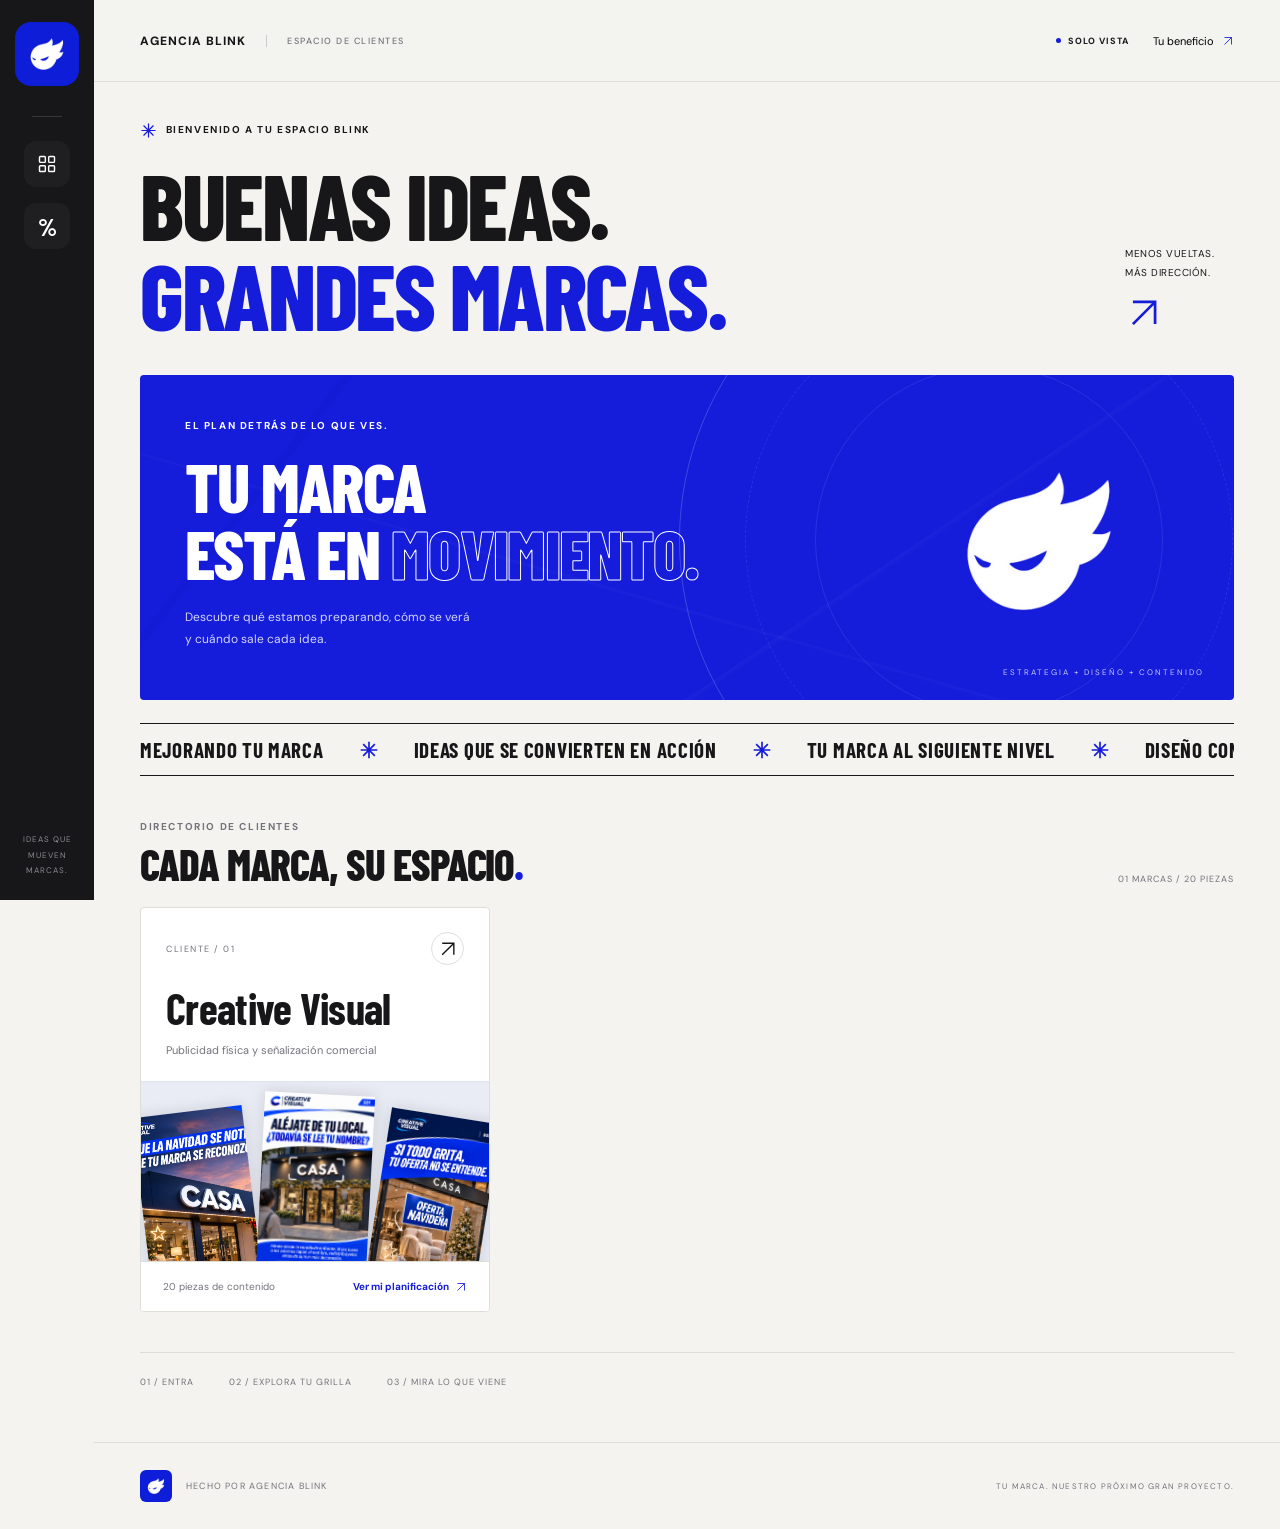
==== index.html @ ed1f7e95 "Add files via upload" ====
<!doctype html>
<html lang="es"><head><meta charset="UTF-8"><meta name="viewport" content="width=device-width,initial-scale=1"><meta name="theme-color" content="#151cda"><meta name="description" content="Tu espacio Blink: estrategia, grilla de contenido y calendario de tu marca."><title>Blink · Tu marca en movimiento</title><link rel="icon" href="img/blink-isotipo.png"><link rel="stylesheet" href="css/estilos.css?v=3.1-corregido"><link rel="stylesheet" href="css/portal-v3.css?v=3.1-corregido"></head>
<body><svg width="0" height="0" aria-hidden="true" style="position:absolute;pointer-events:none"><defs><filter id="isotipo-white" color-interpolation-filters="sRGB"><feColorMatrix type="matrix" values="0 0 0 0 1  0 0 0 0 1  0 0 0 0 1  1.1 0 0 0 -0.1"/></filter></defs></svg><a class="skip" href="#app">Ir al contenido</a><aside class="rail"><a class="isotipo" href="#" aria-label="Inicio de Agencia Blink"><img src="img/blink-isotipo.png" alt="Isotipo de Agencia Blink"></a><span class="rail-line"></span><a class="rail-link" href="#" title="Clientes" aria-label="Ver clientes"><svg viewBox="0 0 24 24" fill="none" stroke="currentColor" stroke-width="1.6"><rect x="3" y="3" width="7" height="7" rx="1"/><rect x="14" y="3" width="7" height="7" rx="1"/><rect x="3" y="14" width="7" height="7" rx="1"/><rect x="14" y="14" width="7" height="7" rx="1"/></svg></a><button class="rail-link" id="benefitRail" title="Tu beneficio Blink" aria-label="Ver beneficio de cliente"><span class="percent">%</span></button><span class="rail-bottom">IDEAS QUE<br>MUEVEN MARCAS.</span></aside>
<div class="shell"><header class="topbar"><a href="#" class="portal-label">AGENCIA BLINK<span>ESPACIO DE CLIENTES</span></a><div class="top-right"><span class="read-tag"><i></i> SOLO VISTA</span><button id="benefitTop" class="benefit-link">Tu beneficio <svg viewBox="0 0 24 24" aria-hidden="true"><path d="M5 19 19 5M5 5h14v14"/></svg></button></div></header><main id="app" tabindex="-1"></main><footer><a href="#" aria-label="Volver a clientes"><img src="img/blink-isotipo.png" alt="Blink" width="32" height="32"></a><span>HECHO POR AGENCIA BLINK</span><span class="footer-right">TU MARCA. NUESTRO PRÓXIMO GRAN PROYECTO.</span></footer></div>
<dialog class="benefit-modal" id="benefit" aria-label="Beneficio exclusivo de clientes Blink"><button class="benefit-modal-close" id="closeBenefit" aria-label="Cerrar banner de descuento">×</button><img src="img/blink-beneficio-10.png" alt="Por ser cliente Blink tienes 10% de descuento en tu próximo proyecto."><div class="benefit-modal-foot"><span>LAS BUENAS IDEAS CONTINÚAN.</span><button id="dismissBenefit">Ver mi planificación <svg viewBox="0 0 24 24"><path d="M5 19 19 5M5 5h14v14"/></svg></button></div></dialog>
<dialog class="piece-dialog" id="pieceDialog" aria-labelledby="detailTitle"><div class="dialog-top"><span id="detailMeta"></span><button class="icon-btn" data-close aria-label="Cerrar detalle">×</button></div><div id="pieceContent"></div></dialog><div class="toast" id="toast" role="status" aria-live="polite"></div><noscript><p class="noscript">Activa JavaScript para consultar tu grilla y calendario.</p></noscript><script src="datos/clientes.js?v=3.1-corregido"></script><script src="js/app.js?v=3.1-corregido"></script></body></html>
---- css/estilos.css ----
@import url('https://fonts.googleapis.com/css2?family=Barlow+Condensed:wght@600;700;800;900&family=DM+Sans:wght@400;500;600;700&display=swap');
.hero-mark,.campaign-badge img,.benefit-top img{filter:url(#isotipo-white);mix-blend-mode:normal!important}.tiny-star{display:inline-flex;vertical-align:middle}.tiny-star svg{width:17px;height:17px}.ticker b{display:flex;align-items:center}.ticker b svg{width:20px;height:20px;stroke-width:2}.benefit-link{display:inline-flex;align-items:center;gap:8px}.benefit-link svg{width:12px;height:12px;color:var(--blue)}.benefit-cta>svg{width:17px;height:17px}.client-card-bottom b{display:flex;align-items:center;gap:6px}.client-card-bottom svg{width:12px;height:12px}.service-strip span{display:flex;align-items:center;gap:7px}.service-strip svg{width:10px;height:10px}.reference-thumb>span{display:flex!important;align-items:center;justify-content:space-between}.reference-thumb>span svg{width:12px;height:12px}.event>i svg{width:12px;height:12px}.agenda-item>span:last-child{display:flex;align-items:center;justify-content:space-between}.agenda-item>span:last-child svg{width:13px;height:13px}.read-note svg{width:14px;height:14px}.empty-state>span svg{width:40px;height:40px}.quiet-day>span svg{width:35px;height:35px}.event>span:not(.event-meta){font-size:11px!important}.event-meta{font-size:7px!important}.event-meta b{font-size:7px!important}
:root{--blue:#151cda;--electric:#254bff;--ink:#171719;--paper:#f4f3ef;--muted:#73737c;--line:#deded9;--font:'DM Sans',Arial,sans-serif;--display:'Barlow Condensed','Arial Narrow',Impact,sans-serif}*{box-sizing:border-box}html{scroll-behavior:smooth}body{margin:0;color:var(--ink);background:var(--paper);font-family:var(--font);font-size:14px}button,input,select{font:inherit}button,a{-webkit-tap-highlight-color:transparent;touch-action:manipulation}button{cursor:pointer;border:0}a{color:inherit;text-decoration:none}h1,h2,h3,p{margin-top:0}button:focus-visible,a:focus-visible,input:focus-visible,select:focus-visible,[tabindex]:focus-visible{outline:3px solid #668dff;outline-offset:4px}button:disabled{opacity:.5;cursor:default}svg{width:20px;height:20px;fill:none;stroke:currentColor;stroke-width:1.7;flex-shrink:0}h1,h2,.display{font-family:var(--display);font-weight:800;letter-spacing:-.025em;line-height:.98}.blue{color:var(--blue)}.muted{color:var(--muted)}.eyebrow{font-size:10px;letter-spacing:1.6px;font-weight:700;line-height:1.6}.sr-only{position:absolute;width:1px;height:1px;overflow:hidden;clip:rect(0,0,0,0);white-space:nowrap}.skip{position:fixed;top:-80px;left:120px;z-index:100;background:white;padding:15px}.skip:focus{top:10px}.rail{position:fixed;inset:0 auto 0 0;width:94px;background:var(--ink);display:flex;flex-direction:column;align-items:center;padding:22px 12px;gap:16px;z-index:20}.isotipo{width:64px;height:64px;display:block;transition:transform .3s}.isotipo:hover{transform:rotate(-8deg)}.isotipo img{width:100%;height:100%;border-radius:16px}.rail-line{width:30px;height:1px;background:#ffffff23;margin:14px 0 8px}.rail-link{width:46px;height:46px;display:grid;place-items:center;background:#ffffff09;border-radius:12px;color:white;transition:.2s}.rail-link:hover{background:var(--blue);transform:translateY(-2px)}.percent{font-family:var(--display);font-size:25px;font-weight:700}.rail-bottom{margin-top:auto;color:#8a8a91;font-size:8px;text-align:center;line-height:1.9;letter-spacing:1px}.shell{margin-left:94px;min-width:0}.topbar{height:82px;padding:0 46px;border-bottom:1px solid var(--line);display:flex;align-items:center;justify-content:space-between;gap:20px;background:#f4f3efeb}.portal-label{font-size:12px;font-weight:800;letter-spacing:1px;display:flex;align-items:center;gap:20px}.portal-label span{font-size:9px;font-weight:500;letter-spacing:1.5px;padding-left:20px;border-left:1px solid #ccc;color:var(--muted)}.top-right{display:flex;align-items:center;gap:24px}.read-tag{font-size:9px;font-weight:700;letter-spacing:1px;white-space:nowrap;display:flex;gap:7px;align-items:center}.read-tag i{width:5px;height:5px;background:var(--blue);border-radius:50%}.benefit-link{background:transparent;font-size:11px;padding:8px 0}.benefit-link span{margin-left:7px;color:var(--blue)}main{padding:40px 46px 0;max-width:1720px;margin:auto;min-width:0}.home-heading{animation:rise .6s both}.tiny-star{font-size:18px;color:var(--blue);margin-right:5px}.home-title{display:flex;justify-content:space-between;align-items:end;margin:20px 0 35px}.home-title h1{font-size:clamp(62px,7.2vw,118px);margin:0}.home-title h1 span{color:var(--blue)}.corner-note{font-size:10px;line-height:1.9;letter-spacing:.5px;padding:0 20px 8px 0}.corner-note svg{width:38px;height:38px;display:block;margin-top:12px;color:var(--blue)}.home-hero{background:var(--blue);color:white;padding:40px 45px;min-height:310px;position:relative;overflow:hidden;border-radius:4px;isolation:isolate}.home-hero:before,.campaign-hero:before{content:'';position:absolute;inset:0;z-index:-1;pointer-events:none;opacity:.45;background:linear-gradient(128deg,transparent 15%,#0001 15.4%,transparent 16%),linear-gradient(16deg,transparent 38%,#fff1 38.6%,transparent 39%),linear-gradient(146deg,transparent 65%,#fff1 65.2%,transparent 66%)}.hero-text{position:relative;z-index:3}.hero-text h2{font-size:clamp(42px,5.4vw,82px);margin:18px 0 20px;max-width:720px}.hero-text h2 em{font-style:normal;-webkit-text-stroke:1px white;color:transparent}.hero-text p{font-size:12px;line-height:1.8;color:#d3d5ff;margin-bottom:10px}.hero-mark{position:absolute;right:5%;top:8%;width:280px;height:280px;object-fit:contain;mix-blend-mode:screen;animation:float 7s ease-in-out infinite;z-index:1}.hero-orbit{position:absolute;width:620px;height:620px;border:1px solid #ffffff30;border-radius:50%;right:-65px;top:-145px;z-index:0}.hero-orbit:before,.hero-orbit:after{content:'';position:absolute;inset:65px;border-radius:50%;border:1px dashed #ffffff18;animation:rotate 60s linear infinite}.hero-orbit:after{inset:135px;border-style:solid}.hero-label{position:absolute;right:30px;bottom:23px;font-size:8px;letter-spacing:2px;color:#c3c5ff}.ticker{overflow:hidden;border-top:1px solid var(--ink);border-bottom:1px solid var(--ink);margin-top:23px;padding:13px 0;background:transparent;position:relative}.ticker-track{display:flex;width:max-content;animation:marquee 42s linear infinite}.ticker-track>div{display:flex;align-items:center;gap:35px;padding-right:35px;white-space:nowrap;flex-shrink:0}.ticker span{font-family:var(--display);font-weight:700;font-size:21px;letter-spacing:.7px}.ticker b{color:var(--blue);font-size:23px}.ticker.reverse .ticker-track{animation-direction:reverse;animation-duration:48s}.ticker:hover .ticker-track{animation-play-state:paused}.clients-section{padding:40px 0 0}.section-heading{display:flex;align-items:end;justify-content:space-between;gap:25px;margin-bottom:22px}.section-heading h2{font-size:43px;margin:8px 0 0}.section-count{font-size:9px;letter-spacing:1px;color:var(--muted);white-space:nowrap}.client-grid{display:grid;grid-template-columns:repeat(3,1fr);gap:22px}.client-card{background:#fff;border:1px solid var(--line);position:relative;padding:24px 25px 0;overflow:hidden;transition:transform .3s,box-shadow .3s;border-radius:4px}.client-card:hover{transform:translateY(-6px);box-shadow:0 18px 40px #16163110}.client-card-top{display:flex;align-items:center;justify-content:space-between;font-size:9px;letter-spacing:1.5px;color:var(--muted)}.circle-arrow{width:33px;height:33px;border:1px solid var(--line);border-radius:50%;display:grid;place-items:center;color:var(--ink)}.client-card:hover .circle-arrow{background:var(--blue);color:white;border-color:var(--blue)}.client-card h3{font-family:var(--display);font-size:43px;font-weight:700;line-height:1.1;margin:20px 0 8px;letter-spacing:-.7px}.client-card p{font-size:11px;line-height:1.7;color:var(--muted);max-width:260px}.client-collage{height:180px;position:relative;overflow:hidden;margin:22px -25px 0;background:#eaecf5;border-top:1px solid #e0e3f0;display:flex;justify-content:center;padding-top:17px;gap:8px}.client-collage img{width:32%;height:190px;object-fit:cover;object-position:top;box-shadow:0 0 15px #1112;transform:rotate(-7deg) translateY(12px);transition:transform .4s}.client-collage img:nth-child(2){transform:rotate(3deg) translateY(-5px);z-index:1}.client-collage img:nth-child(3){transform:rotate(9deg) translateY(16px)}.client-card:hover .client-collage img{transform:rotate(0) translateY(0)}.client-card-bottom{display:flex;justify-content:space-between;gap:10px;margin:0 -25px;padding:18px 22px;border-top:1px solid var(--line);font-size:10px;background:white;position:relative}.client-card-bottom span{color:var(--muted)}.client-card-bottom b{color:var(--blue);font-size:10px}.home-note{display:flex;gap:35px;border-top:1px solid var(--line);margin-top:40px;padding:23px 0 6px;font-size:9px;letter-spacing:1px;color:var(--muted)}footer{padding:27px 46px;margin-top:48px;display:flex;align-items:center;gap:14px;border-top:1px solid var(--line);font-size:9px;letter-spacing:1.2px;color:var(--muted)}footer img{display:block;border-radius:6px}.footer-right{margin-left:auto;font-size:8px}.back{font-size:10px;color:var(--muted);display:inline-block;margin-bottom:25px}.back:hover{color:var(--blue)}.client-heading{display:flex;align-items:center;justify-content:space-between;gap:25px}.client-heading h1{font-size:clamp(55px,6.3vw,94px);margin:12px 0 14px}.client-heading p{font-size:12px;color:var(--muted);margin:0}.btn{padding:12px 17px;border:1px solid var(--line);background:white;font-size:11px;font-weight:600;display:inline-flex;align-items:center;justify-content:center;gap:13px;border-radius:4px;transition:.2s;white-space:nowrap}.btn svg{width:15px;height:15px}.btn:hover{background:#e8eafb;border-color:var(--blue);transform:translateY(-2px)}.btn.dark{background:var(--ink);color:white;border-color:var(--ink)}.service-strip{display:flex;gap:20px;flex-wrap:wrap;margin:26px 0;font-size:10px;color:#555763}.service-strip span{display:inline-block;padding-bottom:5px;border-bottom:1px solid #cfcfda}.campaign-hero{padding:32px 38px;color:white;background:var(--ink);border-radius:4px;position:relative;isolation:isolate;display:flex;align-items:center;justify-content:space-between;overflow:hidden;gap:30px}.campaign-copy{position:relative;z-index:2;max-width:760px}.campaign-copy .eyebrow{color:#aeb0d8}.campaign-copy h2{font-size:clamp(35px,4.1vw,60px);line-height:1.05;margin:15px 0 23px}.campaign-meta{display:flex;gap:20px;font-size:10px;color:#c2c2cb;flex-wrap:wrap}.campaign-meta span+span{border-left:1px solid #ffffff2a;padding-left:20px}.campaign-badge{background:var(--blue);width:150px;min-width:150px;padding:18px 20px;transform:rotate(5deg);box-shadow:8px 8px 0 #ffffff0a;position:relative;align-self:stretch;display:flex;flex-direction:column;justify-content:center;animation:gentle 9s ease-in-out infinite}.campaign-badge strong{font-family:var(--display);font-size:75px;line-height:1;font-weight:800}.campaign-badge span{font-size:8px;letter-spacing:1px;line-height:1.5}.campaign-badge img{position:absolute;right:8px;bottom:10px;width:47px;height:47px;mix-blend-mode:screen}.plan-section{padding-top:39px}.plan-title{align-items:center}.plan-title h2{font-size:42px}.view-switch{display:flex;padding:4px;background:#e5e5df;border-radius:6px;gap:3px;flex-shrink:0}.view-switch button{background:transparent;padding:12px 16px;font-size:11px;display:flex;align-items:center;gap:9px;border-radius:4px;color:#65656d;transition:.2s}.view-switch svg{height:16px;width:16px}.view-switch [aria-pressed=true]{background:var(--blue);color:white;box-shadow:0 4px 8px #151cda20}.plan-info{display:flex;align-items:center;gap:20px;font-size:10px;color:var(--muted);padding:0 0 22px;border-bottom:1px solid var(--line);flex-wrap:wrap}.plan-info .dot{display:inline-block;width:5px;height:5px;background:var(--blue);border-radius:50%;margin-right:4px}.next-item{margin-left:auto;letter-spacing:.8px;font-size:8px}.next-item b{color:var(--ink);font-size:10px;margin-left:8px;letter-spacing:0}.filterbar{display:flex;align-items:center;justify-content:space-between;gap:20px;margin:24px 0 12px}.format-filter{display:flex;gap:6px}.format-filter button{padding:10px 13px;border-radius:4px;font-size:10px;background:transparent;color:#696971;border:1px solid var(--line)}.format-filter [aria-pressed=true]{background:var(--ink);color:white;border-color:var(--ink)}.filter-inputs{display:flex;gap:8px}.filter-inputs input,.filter-inputs select{background:white;border:1px solid var(--line);padding:10px 12px;font-size:10px;border-radius:4px;max-width:210px;color:var(--ink)}.filter-summary{font-size:10px;color:var(--muted);margin:16px 0}.table-card{border:1px solid var(--line);background:white;border-radius:5px;overflow:hidden}.table-banner{padding:14px 20px;background:var(--ink);color:white;display:flex;justify-content:space-between;font-size:9px;font-weight:600;letter-spacing:1px}.table-banner span:last-child{color:#aaaab8;font-size:8px}.table-scroll{width:100%;max-height:850px;overflow:auto;scrollbar-color:#383ee1 #e7e7ed;scrollbar-width:thin}.table-scroll table{border-collapse:separate;border-spacing:0;width:100%;min-width:2310px;table-layout:fixed}.table-scroll th{position:sticky;top:0;background:var(--blue);color:white;z-index:4;text-align:left;padding:15px 18px;font-size:9px;font-weight:500;text-transform:uppercase;letter-spacing:1px;border-right:1px solid #ffffff18}.table-scroll th:nth-child(1){width:110px;left:0;z-index:6}.table-scroll th:nth-child(2){width:150px}.table-scroll th:nth-child(3){width:270px}.table-scroll th:nth-child(4){width:400px}.table-scroll th:nth-child(5){width:280px}.table-scroll th:nth-child(6){width:390px}.table-scroll th:nth-child(7){width:230px}.table-scroll th:nth-child(8){width:150px}.table-scroll th:nth-child(9){width:230px}.table-scroll td{padding:22px 18px;vertical-align:top;border-bottom:1px solid #dedee5;border-right:1px solid #eeeef2;background:white;transition:background .2s}.table-scroll tbody tr:nth-child(even) td{background:#f8f8fa}.table-scroll tbody tr:hover td{background:#f1f3ff}.table-scroll td p{font-size:11px;line-height:1.9;margin:0;white-space:pre-line}.table-scroll td small{display:block;font-size:9px;line-height:1.7;color:var(--muted);margin-top:10px}.table-scroll .date-cell{position:sticky;left:0;z-index:3;border-right:1px solid #cecfdf}.date-cell .month-label{font-size:9px;letter-spacing:1px;text-transform:uppercase;color:var(--blue);display:block}.date-cell strong{display:block;font-family:var(--display);font-size:47px;line-height:1.1;font-weight:700}.date-cell>span:not(.month-label){font-size:9px;display:block;text-transform:capitalize}.date-cell>b{display:inline-block;font-size:7px;letter-spacing:.7px;margin-top:15px;background:#e9ebf6;padding:4px;color:#555b82}.type{font-size:9px;font-weight:600;padding:6px 9px;display:inline-flex;align-items:center;gap:5px;border-radius:4px;background:#e9edff;color:#193dbb;white-space:nowrap}.type i{width:4px;height:4px;border-radius:50%;background:currentColor}.type.story{background:#eee9f9;color:#7245b0}.table-scroll .piece-id{font-weight:700;color:#292b42;font-size:10px}.topic-link{background:transparent;padding:0;text-align:left;display:flex;align-items:start;gap:8px;font-weight:700;font-size:16px;line-height:1.35;color:var(--ink)}.topic-link:hover{color:var(--blue)}.topic-link svg{width:17px;height:17px;flex-shrink:0;margin-top:2px;color:var(--blue)}.table-scroll .table-headline{border-left:2px solid var(--blue);padding-left:11px;margin-top:19px;font-size:12px;line-height:1.6;font-weight:600;color:#3e415d}.reference-thumb{position:relative;padding:0;width:100%;max-width:160px;display:block;background:#eee;border-radius:5px;overflow:hidden;text-align:left}.reference-thumb img{width:100%;height:200px;object-fit:cover;object-position:top;display:block;transition:transform .4s}.reference-thumb:hover img{transform:scale(1.04)}.reference-thumb span{display:block;background:var(--ink);color:white;font-size:8px;padding:9px;letter-spacing:1px}.status{display:inline-block;font-size:9px;padding:6px 9px;border:1px solid #dfd7b6;color:#7a682f;background:#f8f4e7;border-radius:30px;white-space:nowrap}.status.approved{border-color:#cae7d4;background:#ecf8f0;color:#337749}.status.published{border-color:#cbd6fa;background:#eaf0ff;color:#335bb0}.status.changes{border-color:#f5c3b8;background:#fff0eb;color:#9d4531}.read-note{display:flex;gap:10px;align-items:start;color:var(--muted);font-size:10px;line-height:1.8;margin:20px 0 0}.read-note span{color:var(--blue);font-size:18px;line-height:1}.calendar-layout{display:grid;grid-template-columns:minmax(0,1fr) 235px;gap:20px;align-items:start;animation:rise .4s both}.calendar-card{background:white;border:1px solid var(--line);border-radius:5px;overflow:hidden;min-width:0}.calendar-head{display:flex;align-items:center;justify-content:space-between;padding:25px 24px 20px;gap:15px}.calendar-head h3{font-family:var(--display);font-size:35px;margin:7px 0 0;font-weight:700;text-transform:uppercase;line-height:1}.calendar-head .eyebrow{font-size:8px}.month-controls{display:flex;align-items:center;gap:5px}.month-controls button{background:#f1f1f4;border:1px solid #e4e4ed;font-size:11px;border-radius:4px;min-width:30px;height:32px;padding:6px 10px}.month-controls button:hover{background:var(--blue);color:white;border-color:var(--blue)}.month-controls #campaignMonth{font-size:9px}.calendar-key{padding:0 24px 20px;display:flex;gap:18px;font-size:9px;color:var(--muted)}.calendar-key span{display:flex;align-items:center;gap:5px}.calendar-key span:last-child{margin-left:auto}.post-dot,.story-dot{display:inline-block;width:5px;height:5px;border-radius:50%;background:#254bff}.story-dot{background:#8b5db5}.calendar-scroll{overflow-x:auto;scrollbar-width:thin;scrollbar-color:#383ee1 #e7e7ed}.calendar-grid{min-width:650px}.weekdays{display:grid;grid-template-columns:repeat(7,1fr);background:var(--ink);color:#b7b7c4}.weekdays span{padding:12px 10px;font-size:8px;letter-spacing:1px}.month-days{display:grid;grid-template-columns:repeat(7,minmax(0,1fr))}.calendar-cell{min-height:125px;padding:9px 7px;border-right:1px solid #ececf1;border-bottom:1px solid #ececf1;transition:background .2s}.calendar-cell:nth-child(7n){border-right:0}.calendar-cell.outside{background:#f8f8fa}.calendar-cell.outside .day-number{color:#b9b9c1}.calendar-cell.chosen{background:#f1f3ff;box-shadow:inset 0 0 0 1px #d2d7ff}.day-number{display:flex;align-items:center;gap:6px;background:transparent;font-size:10px;padding:5px 6px;border-radius:50%;font-weight:600;line-height:1}.day-number span{font-size:6px;letter-spacing:.5px}.calendar-cell.is-today .day-number{background:var(--blue);color:white;border-radius:6px}.day-number:hover{background:#e0e3ff!important;color:var(--blue)!important}.day-events{display:grid;gap:5px;margin-top:7px}.event{position:relative;text-align:left;background:#ebeeff;border-left:2px solid #254bff;padding:7px 7px 16px;width:100%;color:#242e70;border-radius:3px;transition:.2s;animation:rise .3s both;overflow:hidden}.event:hover{transform:translateY(-2px);box-shadow:0 4px 10px #2534a81c;background:#dce2ff}.event-story{background:#f0eafa;border-left-color:#9361ba;color:#664488}.event-story:hover{background:#e7dbf6}.event-meta{display:flex;align-items:center;justify-content:space-between;gap:3px;font-size:6px;letter-spacing:.4px;margin-bottom:5px}.event-meta b{font-size:6px;font-weight:500}.event>span:not(.event-meta){font-size:9px;line-height:1.4;display:block;font-weight:500;overflow-wrap:anywhere}.event>i{position:absolute;right:6px;bottom:4px;font-size:11px;font-style:normal}.day-agenda{background:var(--ink);color:white;padding:25px 21px;border-radius:5px;position:sticky;top:20px}.day-agenda .eyebrow{font-size:7px;color:#a0a1be;letter-spacing:1.1px}.day-agenda h3{font-family:var(--display);font-size:38px;line-height:1.05;margin:16px 0 22px;font-weight:700;text-transform:uppercase}.day-agenda h3>span{display:block;font-family:var(--font);font-size:10px;font-weight:400;color:#a3a3af;margin-top:8px;text-transform:capitalize}.agenda-notice{font-size:9px;display:flex;gap:6px;align-items:center;margin-bottom:13px;color:#bfc5ff}.agenda-notice i{width:5px;height:5px;background:#8c98ff;border-radius:50%;box-shadow:0 0 0 3px #8c98ff16;animation:pulse 3s ease-in-out infinite}.agenda-item{width:100%;display:block;padding:16px;text-align:left;background:#fff;color:var(--ink);border-radius:5px;transition:.2s;margin-bottom:10px}.agenda-item:hover{transform:translateY(-3px);background:#eef0ff}.agenda-item .type{font-size:8px;padding:4px 6px}.agenda-item strong{display:block;margin:13px 0 18px;font-size:16px;line-height:1.3;font-weight:700}.agenda-item>span:last-child{font-size:7px;color:var(--blue);font-weight:700;letter-spacing:.5px}.agenda-foot{font-size:9px;color:#9b9ba8;line-height:1.8;border-top:1px solid #ffffff19;padding-top:18px;margin:24px 0 0}.quiet-day>span{display:block;font-size:36px;color:#8891ff;margin:20px 0}.quiet-day p{font-size:11px;line-height:1.8;color:#c5c5ce}.quiet-day small{font-size:9px;line-height:1.8;color:#8c8c9e}.empty-state{text-align:center;padding:65px 20px;background:white;border:1px solid var(--line);border-radius:5px}.empty-state>span{color:var(--blue);font-size:50px}.empty-state h3{font-size:21px;margin:10px 0}.empty-state p{font-size:12px;color:var(--muted)}.empty-state .btn{margin-top:12px}.benefit-toast{position:fixed;right:26px;bottom:24px;width:345px;background:var(--blue);color:white;padding:24px 25px 19px;z-index:50;border-radius:8px;box-shadow:0 17px 70px #0c10483b;isolation:isolate;animation:toast-in .55s cubic-bezier(.2,.8,.2,1) both;overflow:hidden}.benefit-toast:before{content:'';position:absolute;width:235px;height:235px;right:-100px;top:-60px;border:1px solid #ffffff30;border-radius:50%;z-index:-1}.benefit-toast[hidden]{display:none}.close-benefit{position:absolute;top:11px;right:12px;width:26px;height:26px;background:#ffffff1a;color:white;border-radius:50%;font-size:20px;line-height:1;display:grid;place-items:center}.close-benefit:hover{background:#ffffff3a}.benefit-top{display:flex;gap:11px;align-items:center}.benefit-top img{border-radius:5px;mix-blend-mode:screen}.benefit-top>span{font-size:8px;letter-spacing:1px;line-height:1.6}.benefit-main{display:flex;align-items:center;gap:16px;margin:7px 0 10px}.benefit-main strong{font-family:var(--display);font-size:80px;line-height:1;letter-spacing:-3px}.benefit-main strong span{font-size:45px;letter-spacing:-1px}.benefit-main>div{font-family:var(--display);font-size:24px;font-weight:600;line-height:1.05;letter-spacing:.1px}.benefit-toast p{font-size:10px;line-height:1.8;color:#d8daff;margin:0 0 17px;max-width:280px}.benefit-cta{display:flex;justify-content:space-between;align-items:center;background:white;color:var(--blue);padding:11px 14px;width:100%;font-size:10px;font-weight:700;border-radius:4px}.benefit-cta:hover{background:#e5e7ff}.benefit-cta span{font-size:17px}.piece-dialog{border:0;border-radius:9px;padding:0;width:min(1080px,94vw);max-height:91vh;box-shadow:0 30px 100px #0b0c3044;background:var(--paper);color:var(--ink)}.piece-dialog::backdrop{background:#111226a6;backdrop-filter:blur(6px)}.dialog-top{position:sticky;top:0;z-index:2;padding:17px 24px;display:flex;justify-content:space-between;align-items:center;gap:12px;background:var(--ink);color:white}.dialog-top>span{font-size:9px;letter-spacing:.5px}.icon-btn{width:28px;height:28px;border-radius:50%;background:#ffffff19;color:white;font-size:24px;line-height:1;flex-shrink:0}.icon-btn:hover{background:var(--blue)}.detail-layout{display:grid;grid-template-columns:.83fr 1.17fr;gap:32px;padding:30px}.detail-image{display:block;width:100%;height:auto;max-height:700px;object-fit:contain;object-position:top;border-radius:5px;background:#e8e8f0}.detail-visual>p{font-size:9px;line-height:1.8;color:var(--muted);margin-top:10px}.reference-label{font-size:8px;letter-spacing:.7px;display:block;margin-top:18px;color:var(--blue)}.detail-badges{display:flex;align-items:center;flex-wrap:wrap;gap:8px}.detail-badges>span:last-child:not(.status){font-size:8px;color:var(--muted);letter-spacing:.4px}.detail-content h2{font-size:40px;margin:18px 0 22px}.headline-box{background:#e8eafe;border-left:3px solid var(--blue);padding:19px 20px}.headline-box>span{font-size:8px;letter-spacing:1px;color:#6e73a0}.headline-box p{font-family:var(--display);font-size:25px;font-weight:700;line-height:1.15;white-space:pre-line;margin:10px 0 0;color:#252960}.detail-content section{margin:24px 0}.detail-content section h3{font-size:8px;letter-spacing:1.2px;color:var(--muted);font-weight:600;margin-bottom:10px}.detail-content section p{font-size:11px;line-height:1.9;white-space:pre-line;margin:0}.detail-columns{display:grid;grid-template-columns:1fr 150px;gap:20px}.detail-columns section{margin:0}.detail-bottom{display:flex;align-items:center;gap:10px;padding-top:21px;border-top:1px solid var(--line);margin-top:28px}.detail-bottom img{border-radius:5px}.detail-bottom span{font-size:7px;line-height:1.8;letter-spacing:.5px;color:var(--muted)}.toast{position:fixed;bottom:25px;left:50%;transform:translate(-50%,20px);background:var(--ink);color:white;padding:13px 22px;z-index:100;border-radius:6px;font-size:11px;opacity:0;pointer-events:none;transition:.2s}.toast.visible{opacity:1;transform:translate(-50%,0)}.no-image{background:#ddd;padding:90px 15px;text-align:center;font-size:12px;color:#777}.noscript{padding:50px;text-align:center}main>section{animation:rise .5s both}@keyframes marquee{to{transform:translateX(-50%)}}@keyframes float{0%,100%{transform:translateY(0) rotate(-6deg)}50%{transform:translateY(-12px) rotate(2deg)}}@keyframes gentle{0%,100%{transform:rotate(4deg)}50%{transform:rotate(7deg) translateY(-3px)}}@keyframes pulse{50%{box-shadow:0 0 0 5px #8c98ff0a}}@keyframes rotate{to{transform:rotate(360deg)}}@keyframes rise{from{opacity:0;transform:translateY(12px)}to{opacity:1;transform:none}}@keyframes toast-in{from{opacity:0;transform:translateY(20px)}to{opacity:1;transform:none}}
@media(min-width:1700px){.calendar-cell{min-height:150px}.event>span:not(.event-meta){font-size:10px}.event-meta{font-size:7px}.client-grid{grid-template-columns:repeat(3,1fr)}}@media(max-width:1250px){.client-grid{grid-template-columns:repeat(2,1fr)}.calendar-layout{grid-template-columns:minmax(0,1fr)}.day-agenda{position:relative;display:grid;grid-template-columns:180px 1fr;column-gap:25px;padding:24px}.day-agenda>.eyebrow{grid-column:1;grid-row:1}.day-agenda h3{grid-column:1;grid-row:2/5;margin:8px 0}.agenda-notice,.agenda-item,.quiet-day,.agenda-foot{grid-column:2}.agenda-foot{margin-top:10px}.agenda-item{max-width:360px}.quiet-day>span{display:none}.home-title h1{font-size:86px}.hero-mark{right:3%;width:240px;height:240px;top:14%}.hero-text h2{font-size:67px}.calendar-cell{min-height:130px}}@media(max-width:1000px){.topbar{padding:0 28px}.rail{width:76px;padding:18px 8px}.isotipo{width:54px;height:54px}.shell{margin-left:76px}main{padding:30px 28px 0}.home-title h1{font-size:75px}.hero-mark{opacity:.55;right:-10px}.hero-text h2{font-size:60px}.home-hero{padding:33px;min-height:300px}.corner-note{font-size:8px}.campaign-copy h2{font-size:43px}.campaign-hero{padding:28px}.campaign-badge{min-width:125px;width:125px}.campaign-badge strong{font-size:64px}.plan-title{align-items:start;flex-direction:column;gap:20px}.filterbar{flex-wrap:wrap;gap:14px}.filter-inputs{margin-left:auto}.client-card-bottom{flex-wrap:wrap}.home-note{gap:22px}footer{padding:25px 28px}.footer-right{max-width:220px;text-align:right;line-height:1.8}}@media(max-width:700px){.rail{position:relative;width:100%;height:72px;flex-direction:row;justify-content:space-between;padding:10px 18px;gap:12px}.isotipo{width:50px;height:50px}.rail-line,.rail-bottom{display:none}.rail-link{width:36px;height:36px;border-radius:9px}.rail-link:first-of-type{margin-left:auto}.isotipo+.rail-line+.rail-link{margin-left:auto}.rail-link svg{width:16px;height:16px}.percent{font-size:21px}.shell{margin-left:0}.topbar{height:60px;padding:0 20px;gap:10px}.portal-label{font-size:9px;letter-spacing:.8px;gap:0}.portal-label span{display:none}.top-right{gap:17px}.read-tag{font-size:7px;letter-spacing:.7px}.benefit-link{font-size:9px}main{padding:26px 19px 0}.home-heading .eyebrow{font-size:8px;letter-spacing:1px}.home-title{margin:20px 0 27px}.home-title h1{font-size:clamp(54px,11.5vw,78px)}.corner-note{display:none}.home-hero{padding:27px 24px;min-height:295px}.hero-text .eyebrow{font-size:7px;letter-spacing:1px}.hero-text h2{font-size:clamp(43px,9vw,62px);margin-top:20px;max-width:90%}.hero-text p{font-size:10px;max-width:230px;line-height:1.8}.hero-mark{width:170px;height:170px;right:-45px;top:130px;opacity:.35}.hero-orbit{right:-260px}.hero-label{right:20px;bottom:18px;font-size:6px;letter-spacing:1px}.desktop-only{display:none}.ticker{margin-top:18px;padding:10px 0}.ticker span{font-size:18px}.ticker b{font-size:18px}.ticker-track>div{gap:24px;padding-right:24px}.clients-section{padding-top:32px}.section-heading{align-items:start;gap:15px}.section-heading .eyebrow{font-size:7px;letter-spacing:1px}.section-heading h2{font-size:34px}.section-count{font-size:7px;max-width:65px;white-space:normal;line-height:1.9;padding-top:3px;text-align:right}.client-grid{grid-template-columns:1fr}.client-card{padding-top:20px}.client-card h3{font-size:43px}.client-card-top{font-size:8px}.client-collage{height:210px}.client-collage img{height:230px;max-width:140px}.client-card-bottom{padding:18px 22px;font-size:9px}.client-card-bottom b{font-size:9px}.home-note{gap:15px;font-size:7px;letter-spacing:.5px;margin-top:28px}.back{font-size:9px;margin-bottom:20px}.client-heading{display:block}.client-heading .eyebrow{font-size:7px;letter-spacing:1px}.client-heading h1{font-size:60px;overflow-wrap:anywhere}.client-heading p{font-size:10px;line-height:1.8}.client-heading>.btn{margin-top:20px;font-size:9px;padding:10px 13px}.service-strip{gap:10px 15px;font-size:8px;margin:22px 0}.campaign-hero{padding:26px 24px;min-height:240px;gap:0}.campaign-copy .eyebrow{font-size:7px;letter-spacing:1.1px}.campaign-copy{max-width:90%}.campaign-copy h2{font-size:39px;position:relative;z-index:2;margin-bottom:22px}.campaign-meta{font-size:8px;gap:12px;position:relative;z-index:2}.campaign-meta span+span{padding-left:12px}.campaign-badge{position:absolute;right:-25px;bottom:-20px;min-width:120px;width:120px;height:150px;opacity:.3;z-index:0}.plan-section{padding-top:30px}.plan-title h2{font-size:36px}.plan-title{gap:22px;margin-bottom:18px}.view-switch{width:100%;padding:4px}.view-switch button{flex:1;font-size:10px;padding:12px 9px;justify-content:center}.view-switch svg{width:15px;height:15px}.plan-info{gap:12px;font-size:8px;padding-bottom:19px}.next-item{margin-left:0;width:100%;margin-top:1px;font-size:7px}.next-item b{font-size:9px}.filterbar{gap:12px;margin-top:19px}.format-filter{width:100%}.format-filter button{padding:10px 12px;font-size:9px}.filter-inputs{width:100%;margin:0}.filter-inputs input,.filter-inputs select{min-width:0;max-width:unset;width:50%;font-size:9px;padding:11px 10px}.filter-summary{font-size:8px;line-height:1.8;margin:14px 0}.table-banner{font-size:7px;line-height:1.6;padding:13px}.table-banner span:last-child{display:none}.table-scroll{max-height:690px}.table-scroll table{min-width:2160px}.table-scroll th:first-child{width:88px}.table-scroll .date-cell{padding-left:13px;padding-right:10px}.date-cell strong{font-size:40px}.table-scroll td{padding-top:19px}.date-cell>b{font-size:6px}.date-cell .month-label{font-size:8px}.date-cell>span:not(.month-label){font-size:8px}.read-note{font-size:9px;line-height:1.9}.calendar-layout{gap:14px}.calendar-head{padding:20px 17px 16px;gap:7px}.calendar-head .eyebrow{font-size:6px;letter-spacing:.5px}.calendar-head h3{font-size:30px}.month-controls{gap:3px}.month-controls button{padding:5px 7px;min-width:27px;height:29px;font-size:10px}.month-controls #campaignMonth{font-size:8px;padding:4px 7px}.calendar-key{padding:0 17px 16px;gap:13px;font-size:8px}.calendar-key span:last-child{font-size:7px}.calendar-grid{min-width:630px}.calendar-cell{min-height:130px}.day-agenda{display:block;padding:22px}.day-agenda h3{font-size:38px;margin:16px 0 20px}.day-agenda .eyebrow{font-size:7px}.agenda-item{max-width:unset}.agenda-foot{margin-top:20px}.agenda-notice{margin-top:20px}.quiet-day>span{display:block;margin:18px 0}.quiet-day p{font-size:10px}.benefit-toast{right:15px;bottom:15px;width:min(320px,calc(100vw - 30px));padding:20px 22px 17px}.benefit-main strong{font-size:66px}.benefit-main strong span{font-size:38px}.benefit-main>div{font-size:22px}.benefit-top img{height:29px;width:29px}.benefit-top>span{font-size:7px}.benefit-toast p{font-size:9px;margin-bottom:14px}.benefit-main{margin:5px 0 8px}.benefit-cta{font-size:9px;padding:10px 12px}footer{padding:22px 19px;margin-top:35px;gap:11px;font-size:7px}.footer-right{display:none}footer img{width:27px;height:27px}.piece-dialog{width:94vw;max-height:92vh}.dialog-top{padding:14px 17px}.dialog-top>span{font-size:7px;line-height:1.8;letter-spacing:.2px;max-width:85%}.icon-btn{width:26px;height:26px;font-size:22px}.detail-layout{grid-template-columns:1fr;padding:20px;gap:25px}.detail-visual{max-width:420px;width:100%;margin:auto}.detail-image{max-height:440px}.detail-visual>p{font-size:8px}.reference-label{font-size:7px;line-height:1.8;margin-top:12px}.detail-content h2{font-size:35px;margin-top:18px}.headline-box{padding:17px}.headline-box p{font-size:23px}.detail-content section p{font-size:10px}.detail-columns{grid-template-columns:1fr 105px;gap:15px}.detail-content section h3{font-size:7px}.detail-badges>span:last-child:not(.status){font-size:7px}.type,.status{font-size:8px}.toast{font-size:10px;max-width:90vw;white-space:nowrap}}@media(prefers-reduced-motion:reduce){html{scroll-behavior:auto}*,*:before,*:after{animation:none!important;transition:none!important;scroll-behavior:auto!important}}
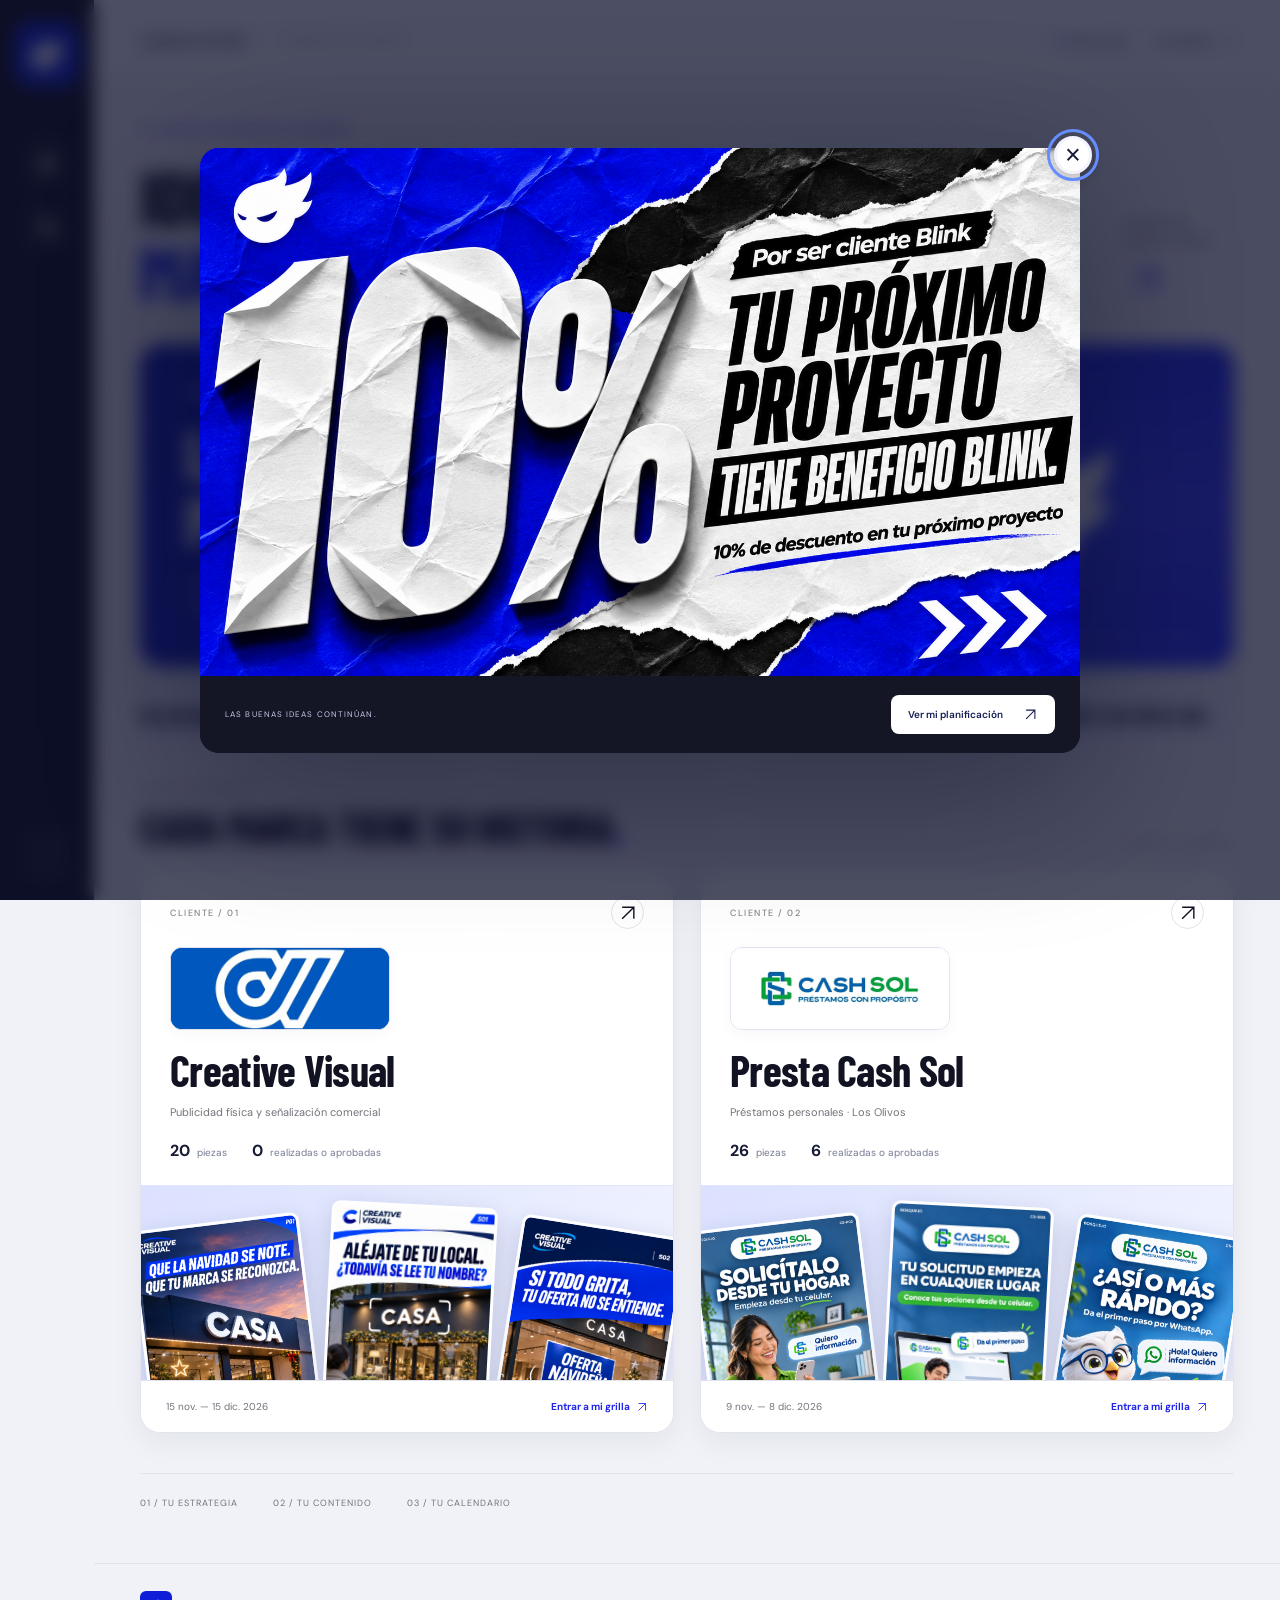
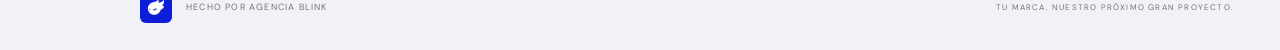
==== commit 9d6dc5e0: "Add files via upload" ====
--- a/index.html
+++ b/index.html
@@ -1,6 +1,6 @@
 <!doctype html>
-<html lang="es"><head><meta charset="UTF-8"><meta name="viewport" content="width=device-width,initial-scale=1"><meta name="theme-color" content="#151cda"><meta name="description" content="Tu espacio Blink: estrategia, grilla de contenido y calendario de tu marca."><title>Blink · Tu marca en movimiento</title><link rel="icon" href="img/blink-isotipo.png"><link rel="stylesheet" href="css/estilos.css?v=3.1-corregido"><link rel="stylesheet" href="css/portal-v3.css?v=3.1-corregido"></head>
+<html lang="es"><head><meta charset="UTF-8"><meta name="viewport" content="width=device-width,initial-scale=1"><meta name="theme-color" content="#151cda"><meta name="description" content="Tu espacio Blink: estrategia, grilla de contenido y calendario de tu marca."><title>Blink · Tu marca en movimiento</title><link rel="icon" href="img/blink-isotipo.png"><link rel="stylesheet" href="css/estilos.css?v=4.0-corregido"><link rel="stylesheet" href="css/portal-v3.css?v=4.0-corregido"></head>
 <body><svg width="0" height="0" aria-hidden="true" style="position:absolute;pointer-events:none"><defs><filter id="isotipo-white" color-interpolation-filters="sRGB"><feColorMatrix type="matrix" values="0 0 0 0 1  0 0 0 0 1  0 0 0 0 1  1.1 0 0 0 -0.1"/></filter></defs></svg><a class="skip" href="#app">Ir al contenido</a><aside class="rail"><a class="isotipo" href="#" aria-label="Inicio de Agencia Blink"><img src="img/blink-isotipo.png" alt="Isotipo de Agencia Blink"></a><span class="rail-line"></span><a class="rail-link" href="#" title="Clientes" aria-label="Ver clientes"><svg viewBox="0 0 24 24" fill="none" stroke="currentColor" stroke-width="1.6"><rect x="3" y="3" width="7" height="7" rx="1"/><rect x="14" y="3" width="7" height="7" rx="1"/><rect x="3" y="14" width="7" height="7" rx="1"/><rect x="14" y="14" width="7" height="7" rx="1"/></svg></a><button class="rail-link" id="benefitRail" title="Tu beneficio Blink" aria-label="Ver beneficio de cliente"><span class="percent">%</span></button><span class="rail-bottom">IDEAS QUE<br>MUEVEN MARCAS.</span></aside>
 <div class="shell"><header class="topbar"><a href="#" class="portal-label">AGENCIA BLINK<span>ESPACIO DE CLIENTES</span></a><div class="top-right"><span class="read-tag"><i></i> SOLO VISTA</span><button id="benefitTop" class="benefit-link">Tu beneficio <svg viewBox="0 0 24 24" aria-hidden="true"><path d="M5 19 19 5M5 5h14v14"/></svg></button></div></header><main id="app" tabindex="-1"></main><footer><a href="#" aria-label="Volver a clientes"><img src="img/blink-isotipo.png" alt="Blink" width="32" height="32"></a><span>HECHO POR AGENCIA BLINK</span><span class="footer-right">TU MARCA. NUESTRO PRÓXIMO GRAN PROYECTO.</span></footer></div>
 <dialog class="benefit-modal" id="benefit" aria-label="Beneficio exclusivo de clientes Blink"><button class="benefit-modal-close" id="closeBenefit" aria-label="Cerrar banner de descuento">×</button><img src="img/blink-beneficio-10.png" alt="Por ser cliente Blink tienes 10% de descuento en tu próximo proyecto."><div class="benefit-modal-foot"><span>LAS BUENAS IDEAS CONTINÚAN.</span><button id="dismissBenefit">Ver mi planificación <svg viewBox="0 0 24 24"><path d="M5 19 19 5M5 5h14v14"/></svg></button></div></dialog>
-<dialog class="piece-dialog" id="pieceDialog" aria-labelledby="detailTitle"><div class="dialog-top"><span id="detailMeta"></span><button class="icon-btn" data-close aria-label="Cerrar detalle">×</button></div><div id="pieceContent"></div></dialog><div class="toast" id="toast" role="status" aria-live="polite"></div><noscript><p class="noscript">Activa JavaScript para consultar tu grilla y calendario.</p></noscript><script src="datos/clientes.js?v=3.1-corregido"></script><script src="js/app.js?v=3.1-corregido"></script></body></html>
+<dialog class="piece-dialog" id="pieceDialog" aria-labelledby="detailTitle"><div class="dialog-top"><span id="detailMeta"></span><button class="icon-btn" data-close aria-label="Cerrar detalle">×</button></div><div id="pieceContent"></div></dialog><div class="toast" id="toast" role="status" aria-live="polite"></div><noscript><p class="noscript">Activa JavaScript para consultar tu grilla y calendario.</p></noscript><script src="datos/clientes.js?v=4.0-corregido"></script><script src="js/app.js?v=4.0-corregido"></script></body></html>
--- a/css/portal-v3.css
+++ b/css/portal-v3.css
@@ -0,0 +1 @@
+:root{--paper:#f1f2f7;--line:#e1e3ed;--ink:#111322;--blue:#2027eb}.topbar{background:#f7f8fc;border-bottom:1px solid #e1e3ee}.rail{background:#10111b}.rail-link{border:1px solid #ffffff0e}.rail-link:hover{box-shadow:0 8px 20px #252bef66}.isotipo img{border-radius:17px}.home-hero,.campaign-hero{border-radius:22px;box-shadow:0 20px 45px #1a226a13}.home-hero{background:radial-gradient(ellipse at 95% 50%,#373dff,transparent 65%),linear-gradient(120deg,#1018b8,#262eff);padding-top:38px}.campaign-hero{background:radial-gradient(ellipse at 95% 10%,#343865,transparent 60%),#111322}.campaign-badge{border-radius:14px}.home-title h1{font-size:clamp(58px,6vw,98px)}.ticker{border-color:#d7d9e9;background:#e7e9f7;border-radius:8px}.ticker span{font-size:19px;letter-spacing:.3px}.ticker svg{stroke-width:1.4}.clients-section{padding-top:38px}.client-grid{grid-template-columns:repeat(2,minmax(0,1fr));gap:26px}.client-card{border-radius:20px;padding:25px 29px 0;box-shadow:0 9px 30px #141c4910;transition:.3s}.client-card:hover{border-color:#8990ff;box-shadow:0 22px 55px #17225c1f}.client-card .client-logo{margin:18px 0 17px}.client-logo{width:220px;height:83px;overflow:hidden;display:flex;align-items:center;justify-content:center;flex-shrink:0;background:white;border:1px solid #e0e4f1;border-radius:12px;box-shadow:0 5px 15px #18234e08}.client-logo img{height:100%;width:100%;object-fit:cover;object-position:center;display:block}.client-logo.creative-visual{background:#075bbd}.client-card h3{margin:15px 0 8px;font-size:43px}.client-card-stats{display:flex;gap:25px;margin-top:19px;font-size:10px;color:#777b93}.client-card-stats b{display:inline-block;color:#171b33;font-size:16px;margin-right:4px}.client-collage{margin:24px -29px 0;height:195px;background:linear-gradient(125deg,#dbe1ff,#f1f4ff);border-color:#e2e6fa;gap:15px;padding-top:23px}.client-collage img{height:230px;border-radius:9px;border:3px solid white;box-shadow:0 10px 26px #17225d33}.client-card-bottom{margin:0 -29px;padding:19px 25px}.client-heading-side{display:flex;flex-direction:column;align-items:flex-end;gap:15px}.client-heading-side .btn{font-size:9px;background:transparent;border:0;padding:0;color:#737a97}.client-heading h1{font-size:clamp(50px,5.6vw,86px)}.service-strip span{border:1px solid #dce0f0;border-radius:25px;background:#fff;padding:8px 12px;font-size:9px}.service-strip{gap:10px;margin:24px 0}.campaign-copy h2{max-width:850px}.view-switch{border:1px solid #d9ddee;border-radius:12px;background:#e7eaf5;box-shadow:inset 0 1px 3px #282f6010}.view-switch button{border-radius:9px;padding:12px 17px}.view-switch [aria-pressed=true]{box-shadow:0 6px 16px #2027eb30;background:linear-gradient(125deg,#1a22c3,#303cff)}.section-heading.plan-title h2{font-size:40px}.plan-title{margin-bottom:22px}.plan-info{padding:16px 21px;border:1px solid #e0e3ef;border-radius:12px;background:#f9faff}.filterbar{margin-top:24px}.filter-inputs select,.filter-inputs input{padding:12px 14px;border-radius:9px;box-shadow:0 3px 10px #1d264208}.format-filter button{border-radius:8px;padding:12px 14px;border-color:#d9ddeb}.format-filter [aria-pressed=true]{background:#15182c;box-shadow:0 5px 12px #15182c22}.filter-summary{margin:17px 0 24px}.visual-plan{display:grid;gap:36px;animation:rise .4s both}.week-heading{display:flex;align-items:center;gap:19px;margin-bottom:17px}.week-id{background:#171b33;color:white;position:relative;border-radius:13px;width:80px;height:77px;display:flex;flex-direction:column;justify-content:center;align-items:center;box-shadow:5px 5px 0 #2027eb22}.week-id>span{font-size:7px;letter-spacing:1.5px;line-height:1}.week-id strong{font-family:var(--display);font-size:46px;font-weight:700;line-height:1;margin-top:5px}.week-label>span{font-size:9px;color:#757b96;text-transform:uppercase;letter-spacing:.7px}.week-label h3{font-family:var(--display);font-size:29px;font-weight:700;letter-spacing:-.4px;margin:7px 0 0;line-height:1}.week-count{margin-left:auto;font-size:9px;letter-spacing:.7px;color:#646b88}.week-items{display:grid;gap:15px}.plan-item{display:grid;grid-template-columns:80px 136px minmax(0,1fr);column-gap:23px;background:white;border:1px solid #e1e5f1;border-radius:16px;padding:21px 24px 0;box-shadow:0 7px 24px #18204d07;position:relative;transition:box-shadow .25s,border-color .25s;isolation:isolate;min-width:0}.plan-item:before{content:'';position:absolute;inset:20px auto 20px 0;width:3px;background:linear-gradient(#3044ff,#9da6ff);border-radius:0 5px 5px 0;opacity:0;transition:.25s}.plan-item:hover{border-color:#a6aff4;box-shadow:0 14px 32px #18204d12}.plan-item:hover:before{opacity:1}.item-date{padding-top:10px;display:flex;flex-direction:column;align-items:center;border-right:1px solid #e9ebf4;padding-right:17px;align-self:stretch}.item-date>b{font-family:var(--display);font-size:57px;font-weight:700;line-height:.95;color:#232a4b}.item-date>span{font-size:8px;letter-spacing:.5px;color:#737b9b;text-transform:uppercase;margin-top:10px;white-space:nowrap}.item-date>small{display:block;font-size:8px;font-weight:600;color:#9298b0;margin-top:14px}.item-visual{width:136px;height:160px;position:relative;display:block;overflow:hidden;background:#edf0fa;border-radius:11px;padding:0;box-shadow:0 4px 14px #18214315;align-self:start}.item-visual>img{display:block;width:100%;height:100%;object-fit:cover;object-position:top;transition:transform .5s}.item-visual:hover>img{transform:scale(1.07)}.visual-open{position:absolute;right:7px;bottom:7px;width:27px;height:27px;border-radius:50%;display:grid;place-items:center;background:white;color:#1f2dd0;box-shadow:0 3px 9px #12174133}.visual-open svg{width:13px;height:13px}.item-main{padding:3px 0 8px;min-width:0}.item-tags{display:flex;gap:9px;align-items:center;flex-wrap:wrap;margin-bottom:13px}.item-tags .status{margin-left:auto}.type{font-size:9px;letter-spacing:.1px;border-radius:6px;padding:6px 9px}.type.video{color:#a05b1a;background:#fff0e0}.focus-tag{font-size:8px;color:#8b92ac;letter-spacing:.5px;text-transform:uppercase}.status.draft{color:#3246c1;background:#edf0ff;border-color:#d2dafa}.status.pending{color:#7b839f;background:#f5f6fa;border-color:#e0e4ef}.item-title{display:flex;align-items:start;gap:13px;background:none;padding:0;color:#20253e;font-size:21px;line-height:1.25;font-weight:700;text-align:left;transition:color .2s}.item-title svg{width:18px;height:18px;flex-shrink:0;margin-top:3px;color:var(--blue)}.item-title:hover{color:var(--blue)}.item-headline{font-size:11px;line-height:1.6;color:#727b9c;margin:10px 0 12px;white-space:pre-line;max-width:650px}.item-foot{font-size:8px;line-height:1.8;color:#9a9fb5;display:flex;align-items:center;flex-wrap:wrap;gap:8px 14px}.item-foot>span+span{border-left:1px solid #e4e7ef;padding-left:13px}.item-details{grid-column:2/-1;margin-top:15px;min-width:0}.item-details>summary{list-style:none;display:flex;align-items:center;justify-content:space-between;padding:13px 0;border-top:1px solid #eceef5;cursor:pointer;gap:20px;color:#6e7696;transition:color .2s}.item-details>summary::-webkit-details-marker{display:none}.item-details>summary>span{font-size:8px;letter-spacing:.9px;font-weight:600}.item-details>summary>b{display:grid;place-items:center;width:24px;height:24px;border-radius:7px;background:#f1f3fc;color:var(--blue);font-size:17px;font-weight:400;transition:.2s}.item-details[open]>summary>b{transform:rotate(45deg);background:#e9edff}.item-details>summary:hover{color:var(--blue)}.item-detail-grid{display:grid;grid-template-columns:1.05fr .95fr;gap:18px;padding:7px 0 23px;animation:rise .25s both}.item-detail-grid section{padding:17px;background:#f7f8fc;border:1px solid #e9edf6;border-radius:9px;margin-bottom:12px}.item-detail-grid .eyebrow{font-size:7px;color:#7983a7;letter-spacing:1px}.item-detail-grid p{font-size:11px;line-height:1.9;color:#535e80;white-space:pre-line;margin:10px 0 0}.item-detail-grid section:last-child{margin-bottom:0}.item-detail-grid .copy-panel{background:#f0f3ff;border-color:#e0e6ff;margin-bottom:0}.item-detail-grid .notes-panel{grid-column:1/-1;background:transparent;padding:15px 2px 0;border:0;border-top:1px dashed #e1e5f0;border-radius:0}.notes-panel p{font-size:10px;color:#9097af}.notes-panel small{font-size:9px;display:block;margin-top:9px;color:#9097af}.source-link{display:inline-flex;align-items:center;gap:7px;font-size:9px;font-weight:600;color:#4b5bc6;padding:10px 0;margin-top:5px}.source-link svg{width:12px;height:12px}.source-link:hover{color:#181fe0;text-decoration:underline}.no-preview{padding:16px 11px;display:flex;align-items:center;justify-content:center;flex-direction:column;text-align:center;width:100%;height:100%;background:radial-gradient(ellipse at 10% 10%,#d9defa,transparent 70%),#f1f3fa;color:#7a85ab}.no-preview>span{font-family:Arial;font-size:28px;line-height:1;color:#6e7ed4;margin-bottom:13px}.no-preview>b{font-size:8px;letter-spacing:1px;font-weight:600}.no-preview small{font-size:7px;line-height:1.6;margin-top:8px;max-width:90px;color:#a2aac4}.script-block{padding:17px;background:#e9edf9;border-radius:9px;border-left:3px solid #495fd4;margin-top:17px}.script-block>p{font-size:11px;line-height:1.9;white-space:pre-line}.script-block>b{font-size:8px;color:#5b6aa3}.calendar-card,.day-agenda{border-radius:16px;box-shadow:0 8px 28px #151e4d0b}.calendar-head{background:#fbfcff}.calendar-key{background:#fbfcff;padding-bottom:20px}.event{border-radius:7px;padding:9px 8px 19px}.event-video{background:#fff0e1;color:#925d2c;border-color:#d88a3b}.event-video:hover{background:#ffe7d0}.calendar-cell.chosen{background:#f0f3ff}.day-agenda{background:radial-gradient(ellipse at 0 0,#373e72,transparent 70%),#161a31}.agenda-item{border-radius:9px}.video-dot{width:5px;height:5px;display:inline-block;border-radius:50%;background:#d88a3b}.detail-image{border-radius:13px}.piece-dialog{border-radius:18px}.dialog-top{background:#15192e}.detail-content h2{color:#222943}.headline-box{border-radius:0 10px 10px 0}.detail-content section h3{color:#7782a4}.no-image{border-radius:12px;background:#eef1f9}.no-image>.no-preview{min-height:220px;background:transparent}.benefit-modal{padding:0;border:0;border-radius:19px;width:min(880px,91vw);max-height:91vh;background:#141626;color:white;overflow:visible;box-shadow:0 35px 150px #06091f66;animation:modal-pop .45s cubic-bezier(.2,.8,.2,1) both}.benefit-modal::backdrop{background:#0d102bba;backdrop-filter:blur(9px)}.benefit-modal>img{display:block;width:100%;height:auto;max-height:74vh;object-fit:contain;background:#151bec;border-radius:19px 19px 0 0}.benefit-modal-close{position:absolute;right:-12px;top:-12px;width:38px;height:38px;border-radius:50%;display:grid;place-items:center;background:white;color:#171a36;border:3px solid #f2f3ff;box-shadow:0 5px 18px #0004;font:27px/1 Arial;z-index:3}.benefit-modal-close:hover{background:#dde2ff}.benefit-modal-foot{display:flex;align-items:center;justify-content:space-between;padding:19px 25px;gap:20px;background:#141626;border-radius:0 0 19px 19px}.benefit-modal-foot>span{font-size:8px;color:#c5c9e4;letter-spacing:1.1px}.benefit-modal-foot button{display:inline-flex;align-items:center;gap:20px;padding:12px 17px;border-radius:8px;background:#fff;color:#171e55;font-size:10px;font-weight:600;transition:.2s}.benefit-modal-foot button:hover{background:#dce2ff;transform:translateY(-2px)}.benefit-modal-foot svg{width:15px;height:15px}.read-note{font-size:9px}.empty-state{border-radius:16px}.read-tag i{box-shadow:0 0 0 4px #2027eb0a}@keyframes modal-pop{from{opacity:0;transform:translateY(25px) scale(.97)}to{opacity:1;transform:none}}@media(max-width:1100px){.client-logo{width:195px;height:77px}.item-title{font-size:18px}.plan-item{column-gap:18px;grid-template-columns:66px 118px minmax(0,1fr);padding:20px 20px 0}.item-visual{width:118px;height:153px}.item-date{padding-right:12px}.item-date>b{font-size:50px}.item-headline{font-size:10px}.section-heading.plan-title h2{font-size:37px}.item-tags .status{margin-left:0}.home-title h1{font-size:76px}.client-card{padding-left:23px;padding-right:23px}.client-collage{margin-left:-23px;margin-right:-23px}.client-card-bottom{margin-left:-23px;margin-right:-23px}.client-card h3{font-size:38px}}@media(max-width:700px){.client-grid{grid-template-columns:1fr;gap:22px}.home-title h1{font-size:clamp(52px,10.7vw,72px)}.home-hero,.campaign-hero{border-radius:17px}.home-hero{min-height:280px}.section-heading h2{font-size:32px}.client-card{border-radius:17px}.client-card .client-logo{margin-top:17px;width:210px;height:79px}.client-card h3{font-size:43px}.client-card-stats{font-size:9px;gap:23px}.client-card-stats b{font-size:15px}.client-heading{display:flex;flex-direction:column;align-items:flex-start;gap:18px}.client-heading h1{font-size:55px}.client-heading-side{width:100%;flex-direction:row;align-items:center;justify-content:space-between;gap:14px}.client-heading-side .client-logo{width:170px;height:67px;border-radius:10px}.client-heading-side .btn{font-size:8px;gap:6px}.client-heading-side .btn svg{width:12px;height:12px}.service-strip{gap:7px;margin:20px 0}.service-strip span{font-size:7px;padding:7px 10px}.campaign-copy h2{font-size:37px}.section-heading.plan-title h2{font-size:34px}.plan-info{font-size:8px;padding:14px 16px;gap:11px}.plan-info .next-item{margin-top:4px;font-size:6px}.next-item b{font-size:8px}.filterbar{margin-top:20px}.format-filter{flex-wrap:wrap}.format-filter button{padding:10px 11px;font-size:8px}.filter-inputs input,.filter-inputs select{font-size:9px;padding:12px 10px}.filter-summary{font-size:8px;margin-bottom:20px}.visual-plan{gap:27px}.week-heading{gap:13px;margin-bottom:14px}.week-id{width:61px;height:64px;border-radius:10px}.week-id strong{font-size:38px}.week-id>span{font-size:6px;letter-spacing:1px}.week-label>span{font-size:7px;letter-spacing:.3px}.week-label h3{font-size:23px;max-width:210px;line-height:1.05;margin-top:6px}.week-count{font-size:7px;letter-spacing:.3px;white-space:nowrap}.plan-item{grid-template-columns:46px minmax(0,1fr);padding:17px 16px 0;column-gap:15px;border-radius:14px}.item-date{grid-column:1;grid-row:1/3;padding-top:4px;padding-right:10px;max-width:46px}.item-date>b{font-size:40px}.item-date>span{font-size:6px;letter-spacing:.1px;white-space:normal;line-height:1.8;margin-top:8px;text-align:center}.item-date>small{font-size:6px;margin-top:10px}.item-visual{grid-column:2;grid-row:1;width:100%;height:190px;max-width:none;border-radius:10px}.item-visual>img{object-fit:contain;background:#edf0f7}.visual-open{right:9px;bottom:9px;width:30px;height:30px}.item-main{grid-column:2;grid-row:2;padding:16px 0 5px}.item-tags{gap:6px;margin-bottom:11px}.item-tags .type,.item-tags .status{font-size:7px;padding:5px 7px}.focus-tag{font-size:6px}.item-title{font-size:17px;gap:9px;line-height:1.35}.item-title svg{width:14px;height:14px}.item-headline{font-size:9px;line-height:1.8;margin-top:10px}.item-foot{font-size:6px;gap:5px 9px;line-height:1.8}.item-foot>span+span{padding-left:9px}.item-details{grid-column:1/-1;margin-top:10px}.item-details>summary{padding:11px 0}.item-details>summary>span{font-size:6px;letter-spacing:.65px}.item-detail-grid{grid-template-columns:1fr;gap:13px;padding-bottom:18px}.item-detail-grid section{padding:14px;border-radius:8px}.item-detail-grid .copy-panel{margin:0}.item-detail-grid p{font-size:10px;line-height:1.9}.item-detail-grid .eyebrow{font-size:6px}.item-detail-grid .notes-panel{grid-column:1}.notes-panel p{font-size:9px}.source-link{font-size:8px}.item-visual .no-preview{min-height:175px}.no-preview>b{font-size:9px}.no-preview small{font-size:8px;max-width:150px}.calendar-card,.day-agenda{border-radius:13px}.calendar-key{gap:10px;font-size:7px}.calendar-key span:last-child{font-size:6px}.benefit-modal{width:91vw;border-radius:13px;max-height:90vh}.benefit-modal>img{border-radius:13px 13px 0 0;max-height:70vh}.benefit-modal-close{width:32px;height:32px;right:-9px;top:-10px;font-size:24px}.benefit-modal-foot{padding:16px;border-radius:0 0 13px 13px;gap:13px}.benefit-modal-foot>span{font-size:6px;line-height:1.8;letter-spacing:.5px;max-width:95px}.benefit-modal-foot button{font-size:9px;padding:11px 12px;gap:10px}.benefit-modal-foot svg{width:13px;height:13px}.client-collage{height:195px}.home-note{gap:17px}.detail-image{max-height:470px}}
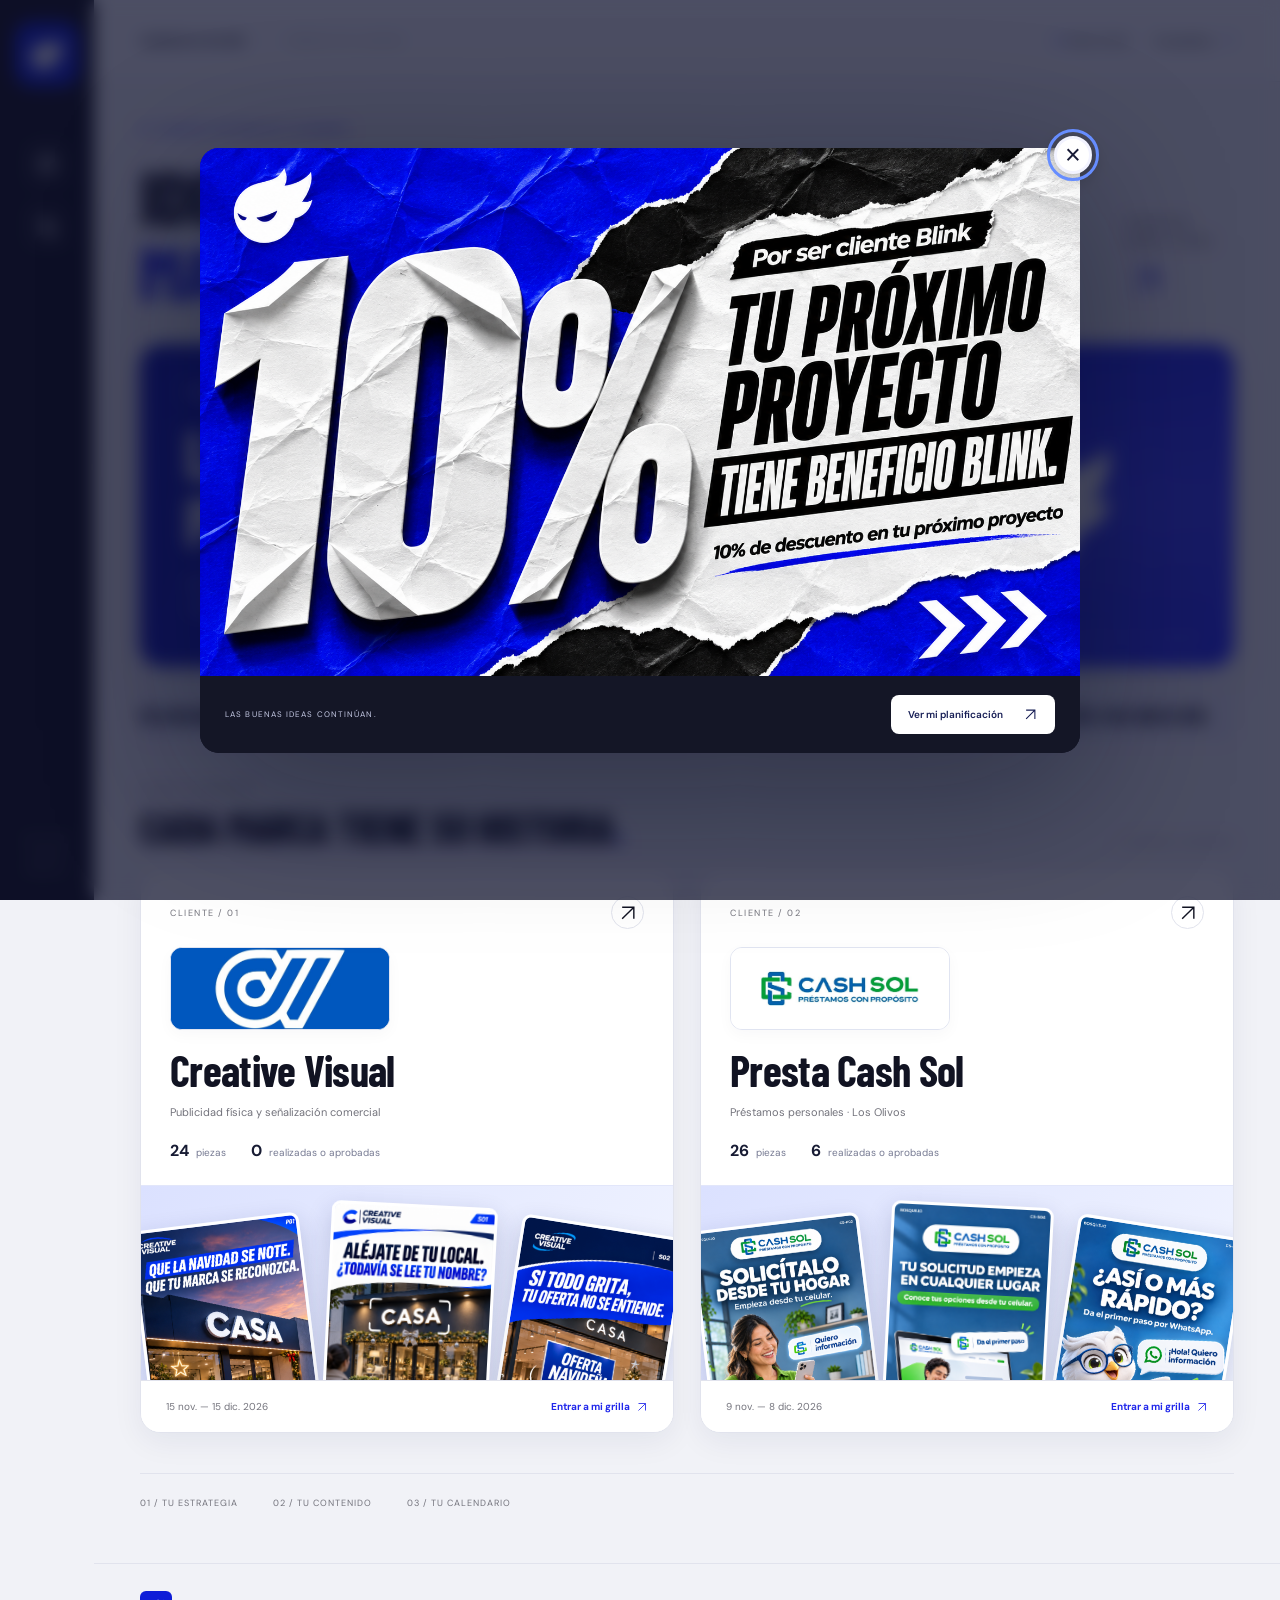
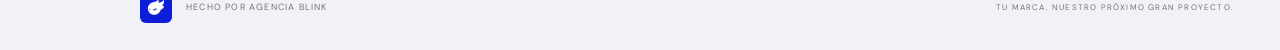
==== commit 0d1ea224: "Add files via upload" ====
--- a/index.html
+++ b/index.html
@@ -1,6 +1,6 @@
 <!doctype html>
-<html lang="es"><head><meta charset="UTF-8"><meta name="viewport" content="width=device-width,initial-scale=1"><meta name="theme-color" content="#151cda"><meta name="description" content="Tu espacio Blink: estrategia, grilla de contenido y calendario de tu marca."><title>Blink · Tu marca en movimiento</title><link rel="icon" href="img/blink-isotipo.png"><link rel="stylesheet" href="css/estilos.css?v=4.0-corregido"><link rel="stylesheet" href="css/portal-v3.css?v=4.0-corregido"></head>
+<html lang="es"><head><meta charset="UTF-8"><meta name="viewport" content="width=device-width,initial-scale=1"><meta name="theme-color" content="#151cda"><meta name="description" content="Tu espacio Blink: estrategia, grilla de contenido y calendario de tu marca."><title>Blink · Tu marca en movimiento</title><link rel="icon" href="img/blink-isotipo.png"><link rel="stylesheet" href="css/estilos.css?v=5.0-corregido"><link rel="stylesheet" href="css/portal-v3.css?v=5.0-corregido"></head>
 <body><svg width="0" height="0" aria-hidden="true" style="position:absolute;pointer-events:none"><defs><filter id="isotipo-white" color-interpolation-filters="sRGB"><feColorMatrix type="matrix" values="0 0 0 0 1  0 0 0 0 1  0 0 0 0 1  1.1 0 0 0 -0.1"/></filter></defs></svg><a class="skip" href="#app">Ir al contenido</a><aside class="rail"><a class="isotipo" href="#" aria-label="Inicio de Agencia Blink"><img src="img/blink-isotipo.png" alt="Isotipo de Agencia Blink"></a><span class="rail-line"></span><a class="rail-link" href="#" title="Clientes" aria-label="Ver clientes"><svg viewBox="0 0 24 24" fill="none" stroke="currentColor" stroke-width="1.6"><rect x="3" y="3" width="7" height="7" rx="1"/><rect x="14" y="3" width="7" height="7" rx="1"/><rect x="3" y="14" width="7" height="7" rx="1"/><rect x="14" y="14" width="7" height="7" rx="1"/></svg></a><button class="rail-link" id="benefitRail" title="Tu beneficio Blink" aria-label="Ver beneficio de cliente"><span class="percent">%</span></button><span class="rail-bottom">IDEAS QUE<br>MUEVEN MARCAS.</span></aside>
 <div class="shell"><header class="topbar"><a href="#" class="portal-label">AGENCIA BLINK<span>ESPACIO DE CLIENTES</span></a><div class="top-right"><span class="read-tag"><i></i> SOLO VISTA</span><button id="benefitTop" class="benefit-link">Tu beneficio <svg viewBox="0 0 24 24" aria-hidden="true"><path d="M5 19 19 5M5 5h14v14"/></svg></button></div></header><main id="app" tabindex="-1"></main><footer><a href="#" aria-label="Volver a clientes"><img src="img/blink-isotipo.png" alt="Blink" width="32" height="32"></a><span>HECHO POR AGENCIA BLINK</span><span class="footer-right">TU MARCA. NUESTRO PRÓXIMO GRAN PROYECTO.</span></footer></div>
 <dialog class="benefit-modal" id="benefit" aria-label="Beneficio exclusivo de clientes Blink"><button class="benefit-modal-close" id="closeBenefit" aria-label="Cerrar banner de descuento">×</button><img src="img/blink-beneficio-10.png" alt="Por ser cliente Blink tienes 10% de descuento en tu próximo proyecto."><div class="benefit-modal-foot"><span>LAS BUENAS IDEAS CONTINÚAN.</span><button id="dismissBenefit">Ver mi planificación <svg viewBox="0 0 24 24"><path d="M5 19 19 5M5 5h14v14"/></svg></button></div></dialog>
-<dialog class="piece-dialog" id="pieceDialog" aria-labelledby="detailTitle"><div class="dialog-top"><span id="detailMeta"></span><button class="icon-btn" data-close aria-label="Cerrar detalle">×</button></div><div id="pieceContent"></div></dialog><div class="toast" id="toast" role="status" aria-live="polite"></div><noscript><p class="noscript">Activa JavaScript para consultar tu grilla y calendario.</p></noscript><script src="datos/clientes.js?v=4.0-corregido"></script><script src="js/app.js?v=4.0-corregido"></script></body></html>
+<dialog class="piece-dialog" id="pieceDialog" aria-labelledby="detailTitle"><div class="dialog-top"><span id="detailMeta"></span><button class="icon-btn" data-close aria-label="Cerrar detalle">×</button></div><div id="pieceContent"></div></dialog><div class="toast" id="toast" role="status" aria-live="polite"></div><noscript><p class="noscript">Activa JavaScript para consultar tu grilla y calendario.</p></noscript><script src="datos/clientes.js?v=5.0-corregido"></script><script src="js/app.js?v=5.0-corregido"></script></body></html>
--- a/css/portal-v3.css
+++ b/css/portal-v3.css
@@ -1 +1,3 @@
 :root{--paper:#f1f2f7;--line:#e1e3ed;--ink:#111322;--blue:#2027eb}.topbar{background:#f7f8fc;border-bottom:1px solid #e1e3ee}.rail{background:#10111b}.rail-link{border:1px solid #ffffff0e}.rail-link:hover{box-shadow:0 8px 20px #252bef66}.isotipo img{border-radius:17px}.home-hero,.campaign-hero{border-radius:22px;box-shadow:0 20px 45px #1a226a13}.home-hero{background:radial-gradient(ellipse at 95% 50%,#373dff,transparent 65%),linear-gradient(120deg,#1018b8,#262eff);padding-top:38px}.campaign-hero{background:radial-gradient(ellipse at 95% 10%,#343865,transparent 60%),#111322}.campaign-badge{border-radius:14px}.home-title h1{font-size:clamp(58px,6vw,98px)}.ticker{border-color:#d7d9e9;background:#e7e9f7;border-radius:8px}.ticker span{font-size:19px;letter-spacing:.3px}.ticker svg{stroke-width:1.4}.clients-section{padding-top:38px}.client-grid{grid-template-columns:repeat(2,minmax(0,1fr));gap:26px}.client-card{border-radius:20px;padding:25px 29px 0;box-shadow:0 9px 30px #141c4910;transition:.3s}.client-card:hover{border-color:#8990ff;box-shadow:0 22px 55px #17225c1f}.client-card .client-logo{margin:18px 0 17px}.client-logo{width:220px;height:83px;overflow:hidden;display:flex;align-items:center;justify-content:center;flex-shrink:0;background:white;border:1px solid #e0e4f1;border-radius:12px;box-shadow:0 5px 15px #18234e08}.client-logo img{height:100%;width:100%;object-fit:cover;object-position:center;display:block}.client-logo.creative-visual{background:#075bbd}.client-card h3{margin:15px 0 8px;font-size:43px}.client-card-stats{display:flex;gap:25px;margin-top:19px;font-size:10px;color:#777b93}.client-card-stats b{display:inline-block;color:#171b33;font-size:16px;margin-right:4px}.client-collage{margin:24px -29px 0;height:195px;background:linear-gradient(125deg,#dbe1ff,#f1f4ff);border-color:#e2e6fa;gap:15px;padding-top:23px}.client-collage img{height:230px;border-radius:9px;border:3px solid white;box-shadow:0 10px 26px #17225d33}.client-card-bottom{margin:0 -29px;padding:19px 25px}.client-heading-side{display:flex;flex-direction:column;align-items:flex-end;gap:15px}.client-heading-side .btn{font-size:9px;background:transparent;border:0;padding:0;color:#737a97}.client-heading h1{font-size:clamp(50px,5.6vw,86px)}.service-strip span{border:1px solid #dce0f0;border-radius:25px;background:#fff;padding:8px 12px;font-size:9px}.service-strip{gap:10px;margin:24px 0}.campaign-copy h2{max-width:850px}.view-switch{border:1px solid #d9ddee;border-radius:12px;background:#e7eaf5;box-shadow:inset 0 1px 3px #282f6010}.view-switch button{border-radius:9px;padding:12px 17px}.view-switch [aria-pressed=true]{box-shadow:0 6px 16px #2027eb30;background:linear-gradient(125deg,#1a22c3,#303cff)}.section-heading.plan-title h2{font-size:40px}.plan-title{margin-bottom:22px}.plan-info{padding:16px 21px;border:1px solid #e0e3ef;border-radius:12px;background:#f9faff}.filterbar{margin-top:24px}.filter-inputs select,.filter-inputs input{padding:12px 14px;border-radius:9px;box-shadow:0 3px 10px #1d264208}.format-filter button{border-radius:8px;padding:12px 14px;border-color:#d9ddeb}.format-filter [aria-pressed=true]{background:#15182c;box-shadow:0 5px 12px #15182c22}.filter-summary{margin:17px 0 24px}.visual-plan{display:grid;gap:36px;animation:rise .4s both}.week-heading{display:flex;align-items:center;gap:19px;margin-bottom:17px}.week-id{background:#171b33;color:white;position:relative;border-radius:13px;width:80px;height:77px;display:flex;flex-direction:column;justify-content:center;align-items:center;box-shadow:5px 5px 0 #2027eb22}.week-id>span{font-size:7px;letter-spacing:1.5px;line-height:1}.week-id strong{font-family:var(--display);font-size:46px;font-weight:700;line-height:1;margin-top:5px}.week-label>span{font-size:9px;color:#757b96;text-transform:uppercase;letter-spacing:.7px}.week-label h3{font-family:var(--display);font-size:29px;font-weight:700;letter-spacing:-.4px;margin:7px 0 0;line-height:1}.week-count{margin-left:auto;font-size:9px;letter-spacing:.7px;color:#646b88}.week-items{display:grid;gap:15px}.plan-item{display:grid;grid-template-columns:80px 136px minmax(0,1fr);column-gap:23px;background:white;border:1px solid #e1e5f1;border-radius:16px;padding:21px 24px 0;box-shadow:0 7px 24px #18204d07;position:relative;transition:box-shadow .25s,border-color .25s;isolation:isolate;min-width:0}.plan-item:before{content:'';position:absolute;inset:20px auto 20px 0;width:3px;background:linear-gradient(#3044ff,#9da6ff);border-radius:0 5px 5px 0;opacity:0;transition:.25s}.plan-item:hover{border-color:#a6aff4;box-shadow:0 14px 32px #18204d12}.plan-item:hover:before{opacity:1}.item-date{padding-top:10px;display:flex;flex-direction:column;align-items:center;border-right:1px solid #e9ebf4;padding-right:17px;align-self:stretch}.item-date>b{font-family:var(--display);font-size:57px;font-weight:700;line-height:.95;color:#232a4b}.item-date>span{font-size:8px;letter-spacing:.5px;color:#737b9b;text-transform:uppercase;margin-top:10px;white-space:nowrap}.item-date>small{display:block;font-size:8px;font-weight:600;color:#9298b0;margin-top:14px}.item-visual{width:136px;height:160px;position:relative;display:block;overflow:hidden;background:#edf0fa;border-radius:11px;padding:0;box-shadow:0 4px 14px #18214315;align-self:start}.item-visual>img{display:block;width:100%;height:100%;object-fit:cover;object-position:top;transition:transform .5s}.item-visual:hover>img{transform:scale(1.07)}.visual-open{position:absolute;right:7px;bottom:7px;width:27px;height:27px;border-radius:50%;display:grid;place-items:center;background:white;color:#1f2dd0;box-shadow:0 3px 9px #12174133}.visual-open svg{width:13px;height:13px}.item-main{padding:3px 0 8px;min-width:0}.item-tags{display:flex;gap:9px;align-items:center;flex-wrap:wrap;margin-bottom:13px}.item-tags .status{margin-left:auto}.type{font-size:9px;letter-spacing:.1px;border-radius:6px;padding:6px 9px}.type.video{color:#a05b1a;background:#fff0e0}.focus-tag{font-size:8px;color:#8b92ac;letter-spacing:.5px;text-transform:uppercase}.status.draft{color:#3246c1;background:#edf0ff;border-color:#d2dafa}.status.pending{color:#7b839f;background:#f5f6fa;border-color:#e0e4ef}.item-title{display:flex;align-items:start;gap:13px;background:none;padding:0;color:#20253e;font-size:21px;line-height:1.25;font-weight:700;text-align:left;transition:color .2s}.item-title svg{width:18px;height:18px;flex-shrink:0;margin-top:3px;color:var(--blue)}.item-title:hover{color:var(--blue)}.item-headline{font-size:11px;line-height:1.6;color:#727b9c;margin:10px 0 12px;white-space:pre-line;max-width:650px}.item-foot{font-size:8px;line-height:1.8;color:#9a9fb5;display:flex;align-items:center;flex-wrap:wrap;gap:8px 14px}.item-foot>span+span{border-left:1px solid #e4e7ef;padding-left:13px}.item-details{grid-column:2/-1;margin-top:15px;min-width:0}.item-details>summary{list-style:none;display:flex;align-items:center;justify-content:space-between;padding:13px 0;border-top:1px solid #eceef5;cursor:pointer;gap:20px;color:#6e7696;transition:color .2s}.item-details>summary::-webkit-details-marker{display:none}.item-details>summary>span{font-size:8px;letter-spacing:.9px;font-weight:600}.item-details>summary>b{display:grid;place-items:center;width:24px;height:24px;border-radius:7px;background:#f1f3fc;color:var(--blue);font-size:17px;font-weight:400;transition:.2s}.item-details[open]>summary>b{transform:rotate(45deg);background:#e9edff}.item-details>summary:hover{color:var(--blue)}.item-detail-grid{display:grid;grid-template-columns:1.05fr .95fr;gap:18px;padding:7px 0 23px;animation:rise .25s both}.item-detail-grid section{padding:17px;background:#f7f8fc;border:1px solid #e9edf6;border-radius:9px;margin-bottom:12px}.item-detail-grid .eyebrow{font-size:7px;color:#7983a7;letter-spacing:1px}.item-detail-grid p{font-size:11px;line-height:1.9;color:#535e80;white-space:pre-line;margin:10px 0 0}.item-detail-grid section:last-child{margin-bottom:0}.item-detail-grid .copy-panel{background:#f0f3ff;border-color:#e0e6ff;margin-bottom:0}.item-detail-grid .notes-panel{grid-column:1/-1;background:transparent;padding:15px 2px 0;border:0;border-top:1px dashed #e1e5f0;border-radius:0}.notes-panel p{font-size:10px;color:#9097af}.notes-panel small{font-size:9px;display:block;margin-top:9px;color:#9097af}.source-link{display:inline-flex;align-items:center;gap:7px;font-size:9px;font-weight:600;color:#4b5bc6;padding:10px 0;margin-top:5px}.source-link svg{width:12px;height:12px}.source-link:hover{color:#181fe0;text-decoration:underline}.no-preview{padding:16px 11px;display:flex;align-items:center;justify-content:center;flex-direction:column;text-align:center;width:100%;height:100%;background:radial-gradient(ellipse at 10% 10%,#d9defa,transparent 70%),#f1f3fa;color:#7a85ab}.no-preview>span{font-family:Arial;font-size:28px;line-height:1;color:#6e7ed4;margin-bottom:13px}.no-preview>b{font-size:8px;letter-spacing:1px;font-weight:600}.no-preview small{font-size:7px;line-height:1.6;margin-top:8px;max-width:90px;color:#a2aac4}.script-block{padding:17px;background:#e9edf9;border-radius:9px;border-left:3px solid #495fd4;margin-top:17px}.script-block>p{font-size:11px;line-height:1.9;white-space:pre-line}.script-block>b{font-size:8px;color:#5b6aa3}.calendar-card,.day-agenda{border-radius:16px;box-shadow:0 8px 28px #151e4d0b}.calendar-head{background:#fbfcff}.calendar-key{background:#fbfcff;padding-bottom:20px}.event{border-radius:7px;padding:9px 8px 19px}.event-video{background:#fff0e1;color:#925d2c;border-color:#d88a3b}.event-video:hover{background:#ffe7d0}.calendar-cell.chosen{background:#f0f3ff}.day-agenda{background:radial-gradient(ellipse at 0 0,#373e72,transparent 70%),#161a31}.agenda-item{border-radius:9px}.video-dot{width:5px;height:5px;display:inline-block;border-radius:50%;background:#d88a3b}.detail-image{border-radius:13px}.piece-dialog{border-radius:18px}.dialog-top{background:#15192e}.detail-content h2{color:#222943}.headline-box{border-radius:0 10px 10px 0}.detail-content section h3{color:#7782a4}.no-image{border-radius:12px;background:#eef1f9}.no-image>.no-preview{min-height:220px;background:transparent}.benefit-modal{padding:0;border:0;border-radius:19px;width:min(880px,91vw);max-height:91vh;background:#141626;color:white;overflow:visible;box-shadow:0 35px 150px #06091f66;animation:modal-pop .45s cubic-bezier(.2,.8,.2,1) both}.benefit-modal::backdrop{background:#0d102bba;backdrop-filter:blur(9px)}.benefit-modal>img{display:block;width:100%;height:auto;max-height:74vh;object-fit:contain;background:#151bec;border-radius:19px 19px 0 0}.benefit-modal-close{position:absolute;right:-12px;top:-12px;width:38px;height:38px;border-radius:50%;display:grid;place-items:center;background:white;color:#171a36;border:3px solid #f2f3ff;box-shadow:0 5px 18px #0004;font:27px/1 Arial;z-index:3}.benefit-modal-close:hover{background:#dde2ff}.benefit-modal-foot{display:flex;align-items:center;justify-content:space-between;padding:19px 25px;gap:20px;background:#141626;border-radius:0 0 19px 19px}.benefit-modal-foot>span{font-size:8px;color:#c5c9e4;letter-spacing:1.1px}.benefit-modal-foot button{display:inline-flex;align-items:center;gap:20px;padding:12px 17px;border-radius:8px;background:#fff;color:#171e55;font-size:10px;font-weight:600;transition:.2s}.benefit-modal-foot button:hover{background:#dce2ff;transform:translateY(-2px)}.benefit-modal-foot svg{width:15px;height:15px}.read-note{font-size:9px}.empty-state{border-radius:16px}.read-tag i{box-shadow:0 0 0 4px #2027eb0a}@keyframes modal-pop{from{opacity:0;transform:translateY(25px) scale(.97)}to{opacity:1;transform:none}}@media(max-width:1100px){.client-logo{width:195px;height:77px}.item-title{font-size:18px}.plan-item{column-gap:18px;grid-template-columns:66px 118px minmax(0,1fr);padding:20px 20px 0}.item-visual{width:118px;height:153px}.item-date{padding-right:12px}.item-date>b{font-size:50px}.item-headline{font-size:10px}.section-heading.plan-title h2{font-size:37px}.item-tags .status{margin-left:0}.home-title h1{font-size:76px}.client-card{padding-left:23px;padding-right:23px}.client-collage{margin-left:-23px;margin-right:-23px}.client-card-bottom{margin-left:-23px;margin-right:-23px}.client-card h3{font-size:38px}}@media(max-width:700px){.client-grid{grid-template-columns:1fr;gap:22px}.home-title h1{font-size:clamp(52px,10.7vw,72px)}.home-hero,.campaign-hero{border-radius:17px}.home-hero{min-height:280px}.section-heading h2{font-size:32px}.client-card{border-radius:17px}.client-card .client-logo{margin-top:17px;width:210px;height:79px}.client-card h3{font-size:43px}.client-card-stats{font-size:9px;gap:23px}.client-card-stats b{font-size:15px}.client-heading{display:flex;flex-direction:column;align-items:flex-start;gap:18px}.client-heading h1{font-size:55px}.client-heading-side{width:100%;flex-direction:row;align-items:center;justify-content:space-between;gap:14px}.client-heading-side .client-logo{width:170px;height:67px;border-radius:10px}.client-heading-side .btn{font-size:8px;gap:6px}.client-heading-side .btn svg{width:12px;height:12px}.service-strip{gap:7px;margin:20px 0}.service-strip span{font-size:7px;padding:7px 10px}.campaign-copy h2{font-size:37px}.section-heading.plan-title h2{font-size:34px}.plan-info{font-size:8px;padding:14px 16px;gap:11px}.plan-info .next-item{margin-top:4px;font-size:6px}.next-item b{font-size:8px}.filterbar{margin-top:20px}.format-filter{flex-wrap:wrap}.format-filter button{padding:10px 11px;font-size:8px}.filter-inputs input,.filter-inputs select{font-size:9px;padding:12px 10px}.filter-summary{font-size:8px;margin-bottom:20px}.visual-plan{gap:27px}.week-heading{gap:13px;margin-bottom:14px}.week-id{width:61px;height:64px;border-radius:10px}.week-id strong{font-size:38px}.week-id>span{font-size:6px;letter-spacing:1px}.week-label>span{font-size:7px;letter-spacing:.3px}.week-label h3{font-size:23px;max-width:210px;line-height:1.05;margin-top:6px}.week-count{font-size:7px;letter-spacing:.3px;white-space:nowrap}.plan-item{grid-template-columns:46px minmax(0,1fr);padding:17px 16px 0;column-gap:15px;border-radius:14px}.item-date{grid-column:1;grid-row:1/3;padding-top:4px;padding-right:10px;max-width:46px}.item-date>b{font-size:40px}.item-date>span{font-size:6px;letter-spacing:.1px;white-space:normal;line-height:1.8;margin-top:8px;text-align:center}.item-date>small{font-size:6px;margin-top:10px}.item-visual{grid-column:2;grid-row:1;width:100%;height:190px;max-width:none;border-radius:10px}.item-visual>img{object-fit:contain;background:#edf0f7}.visual-open{right:9px;bottom:9px;width:30px;height:30px}.item-main{grid-column:2;grid-row:2;padding:16px 0 5px}.item-tags{gap:6px;margin-bottom:11px}.item-tags .type,.item-tags .status{font-size:7px;padding:5px 7px}.focus-tag{font-size:6px}.item-title{font-size:17px;gap:9px;line-height:1.35}.item-title svg{width:14px;height:14px}.item-headline{font-size:9px;line-height:1.8;margin-top:10px}.item-foot{font-size:6px;gap:5px 9px;line-height:1.8}.item-foot>span+span{padding-left:9px}.item-details{grid-column:1/-1;margin-top:10px}.item-details>summary{padding:11px 0}.item-details>summary>span{font-size:6px;letter-spacing:.65px}.item-detail-grid{grid-template-columns:1fr;gap:13px;padding-bottom:18px}.item-detail-grid section{padding:14px;border-radius:8px}.item-detail-grid .copy-panel{margin:0}.item-detail-grid p{font-size:10px;line-height:1.9}.item-detail-grid .eyebrow{font-size:6px}.item-detail-grid .notes-panel{grid-column:1}.notes-panel p{font-size:9px}.source-link{font-size:8px}.item-visual .no-preview{min-height:175px}.no-preview>b{font-size:9px}.no-preview small{font-size:8px;max-width:150px}.calendar-card,.day-agenda{border-radius:13px}.calendar-key{gap:10px;font-size:7px}.calendar-key span:last-child{font-size:6px}.benefit-modal{width:91vw;border-radius:13px;max-height:90vh}.benefit-modal>img{border-radius:13px 13px 0 0;max-height:70vh}.benefit-modal-close{width:32px;height:32px;right:-9px;top:-10px;font-size:24px}.benefit-modal-foot{padding:16px;border-radius:0 0 13px 13px;gap:13px}.benefit-modal-foot>span{font-size:6px;line-height:1.8;letter-spacing:.5px;max-width:95px}.benefit-modal-foot button{font-size:9px;padding:11px 12px;gap:10px}.benefit-modal-foot svg{width:13px;height:13px}.client-collage{height:195px}.home-note{gap:17px}.detail-image{max-height:470px}}
+/* V4: formatos íntegros y guiones por escenas. */
+.item-visual.frame-post,.reference-frame.frame-post{aspect-ratio:4/5;height:auto!important}.item-visual.frame-story,.reference-frame.frame-story{aspect-ratio:9/16;height:auto!important}.item-visual img,.reference-frame img{width:100%;height:100%;object-fit:contain!important;max-height:none!important}.reference-frame{width:100%;max-width:390px;margin:auto;overflow:hidden;background:#eff0f4}.reference-poster{height:100%;min-height:100%;display:flex;flex-direction:column;justify-content:space-between;padding:12%;box-sizing:border-box;background:linear-gradient(145deg,#111327,#172eff);color:white;text-align:left}.reference-poster>span,.reference-poster small{font:700 10px/1.5 Arial;letter-spacing:1px}.reference-poster strong{font-size:clamp(16px,2.5vw,32px);line-height:1.08}.reference-poster p{font-size:13px;line-height:1.5}.screenplay{margin:24px 0;padding:24px;background:#f1f2fa;border:1px solid #dedff0;border-radius:20px;color:#191b28}.screenplay h3{font-size:24px;line-height:1.2}.script-scene{display:flex;gap:14px;padding:20px 0;border-bottom:1px solid #d9dce9}.scene-number{flex:0 0 28px;height:28px;background:#2034fa;color:#fff;border-radius:50%;text-align:center;line-height:28px;font-size:12px}.script-scene h4{font-size:12px;line-height:1.6;color:#445177;margin:0 0 10px}.script-scene p{font-size:16px!important;line-height:1.7!important;white-space:pre-line}.screen-text{background:#1b2ef0;color:white;padding:18px;border-radius:12px;margin-top:20px}.screen-text b{font-size:10px;letter-spacing:1px}.screen-text p{color:white!important}.replace-image-btn,.manager-bar button{padding:12px 16px;background:#1c32fa;color:white;border:0;border-radius:9px;cursor:pointer;font-weight:700;margin:12px 0}.manager-bar{position:relative;z-index:10;background:#151620;color:white;padding:16px 24px;display:flex;align-items:center;gap:20px;font:13px/1.5 Arial}.manager-bar span{flex:1}.manager-bar button:disabled{opacity:.4;cursor:default}.item-visual{align-self:start}.detail-visual .reference-frame .reference-poster{aspect-ratio:9/16}.frame-post .reference-poster{aspect-ratio:4/5}@media(max-width:700px){.manager-bar{flex-wrap:wrap;gap:6px}.manager-bar span{flex-basis:100%}.screenplay{padding:16px}.item-visual.frame-story{height:auto!important}.item-visual.frame-post{height:auto!important}.reference-frame{max-width:320px}}
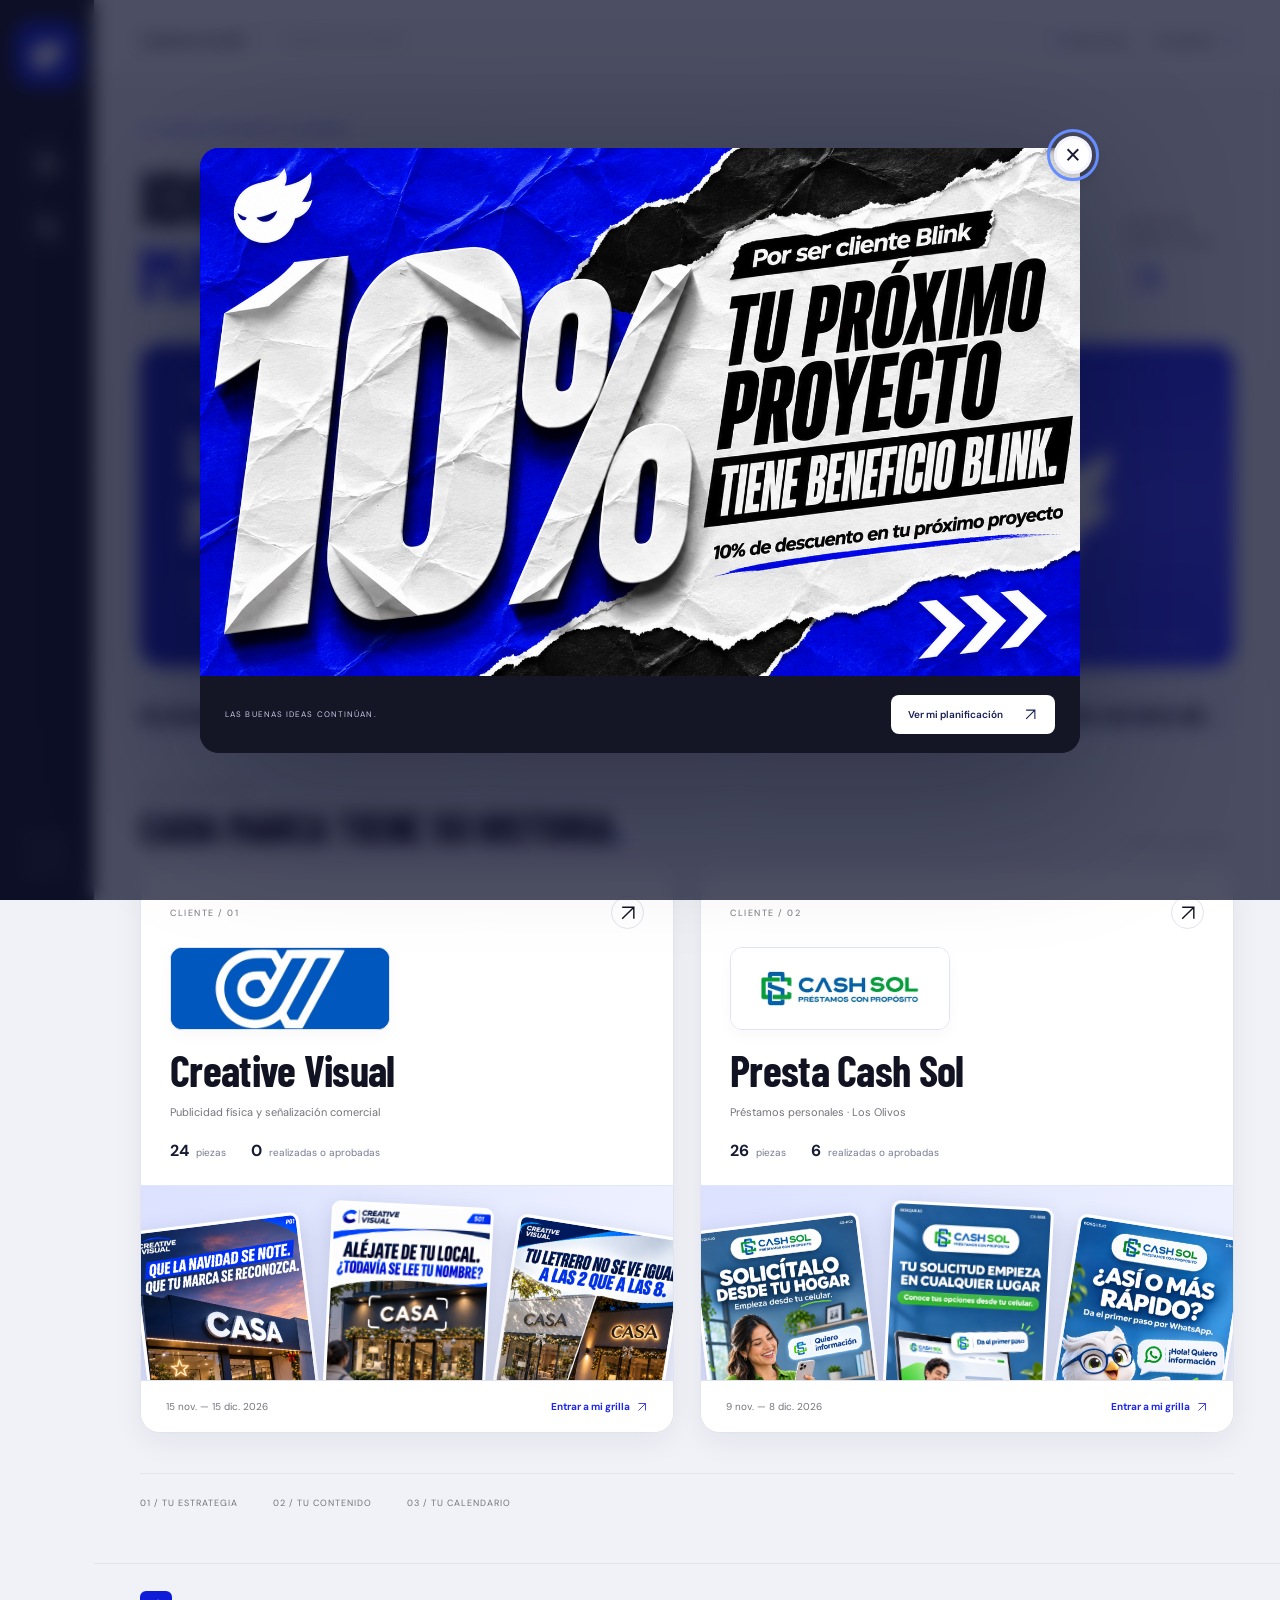
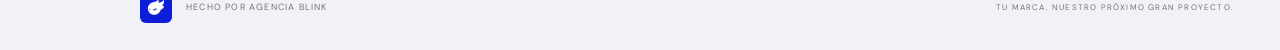
==== commit 316d5ab2: "Add files via upload" ====
--- a/index.html
+++ b/index.html
@@ -3,4 +3,4 @@
 <body><svg width="0" height="0" aria-hidden="true" style="position:absolute;pointer-events:none"><defs><filter id="isotipo-white" color-interpolation-filters="sRGB"><feColorMatrix type="matrix" values="0 0 0 0 1  0 0 0 0 1  0 0 0 0 1  1.1 0 0 0 -0.1"/></filter></defs></svg><a class="skip" href="#app">Ir al contenido</a><aside class="rail"><a class="isotipo" href="#" aria-label="Inicio de Agencia Blink"><img src="img/blink-isotipo.png" alt="Isotipo de Agencia Blink"></a><span class="rail-line"></span><a class="rail-link" href="#" title="Clientes" aria-label="Ver clientes"><svg viewBox="0 0 24 24" fill="none" stroke="currentColor" stroke-width="1.6"><rect x="3" y="3" width="7" height="7" rx="1"/><rect x="14" y="3" width="7" height="7" rx="1"/><rect x="3" y="14" width="7" height="7" rx="1"/><rect x="14" y="14" width="7" height="7" rx="1"/></svg></a><button class="rail-link" id="benefitRail" title="Tu beneficio Blink" aria-label="Ver beneficio de cliente"><span class="percent">%</span></button><span class="rail-bottom">IDEAS QUE<br>MUEVEN MARCAS.</span></aside>
 <div class="shell"><header class="topbar"><a href="#" class="portal-label">AGENCIA BLINK<span>ESPACIO DE CLIENTES</span></a><div class="top-right"><span class="read-tag"><i></i> SOLO VISTA</span><button id="benefitTop" class="benefit-link">Tu beneficio <svg viewBox="0 0 24 24" aria-hidden="true"><path d="M5 19 19 5M5 5h14v14"/></svg></button></div></header><main id="app" tabindex="-1"></main><footer><a href="#" aria-label="Volver a clientes"><img src="img/blink-isotipo.png" alt="Blink" width="32" height="32"></a><span>HECHO POR AGENCIA BLINK</span><span class="footer-right">TU MARCA. NUESTRO PRÓXIMO GRAN PROYECTO.</span></footer></div>
 <dialog class="benefit-modal" id="benefit" aria-label="Beneficio exclusivo de clientes Blink"><button class="benefit-modal-close" id="closeBenefit" aria-label="Cerrar banner de descuento">×</button><img src="img/blink-beneficio-10.png" alt="Por ser cliente Blink tienes 10% de descuento en tu próximo proyecto."><div class="benefit-modal-foot"><span>LAS BUENAS IDEAS CONTINÚAN.</span><button id="dismissBenefit">Ver mi planificación <svg viewBox="0 0 24 24"><path d="M5 19 19 5M5 5h14v14"/></svg></button></div></dialog>
-<dialog class="piece-dialog" id="pieceDialog" aria-labelledby="detailTitle"><div class="dialog-top"><span id="detailMeta"></span><button class="icon-btn" data-close aria-label="Cerrar detalle">×</button></div><div id="pieceContent"></div></dialog><div class="toast" id="toast" role="status" aria-live="polite"></div><noscript><p class="noscript">Activa JavaScript para consultar tu grilla y calendario.</p></noscript><script src="datos/clientes.js?v=5.0-corregido"></script><script src="js/app.js?v=5.0-corregido"></script></body></html>
+<dialog class="piece-dialog" id="pieceDialog" aria-labelledby="detailTitle"><div class="dialog-top"><span id="detailMeta"></span><button class="icon-btn" data-close aria-label="Cerrar detalle">×</button></div><div id="pieceContent"></div></dialog><div class="toast" id="toast" role="status" aria-live="polite"></div><noscript><p class="noscript">Activa JavaScript para consultar tu grilla y calendario.</p></noscript><script src="datos/clientes.js?v=5.1-andamar-sup"></script><script src="js/app.js?v=5.0-corregido"></script></body></html>
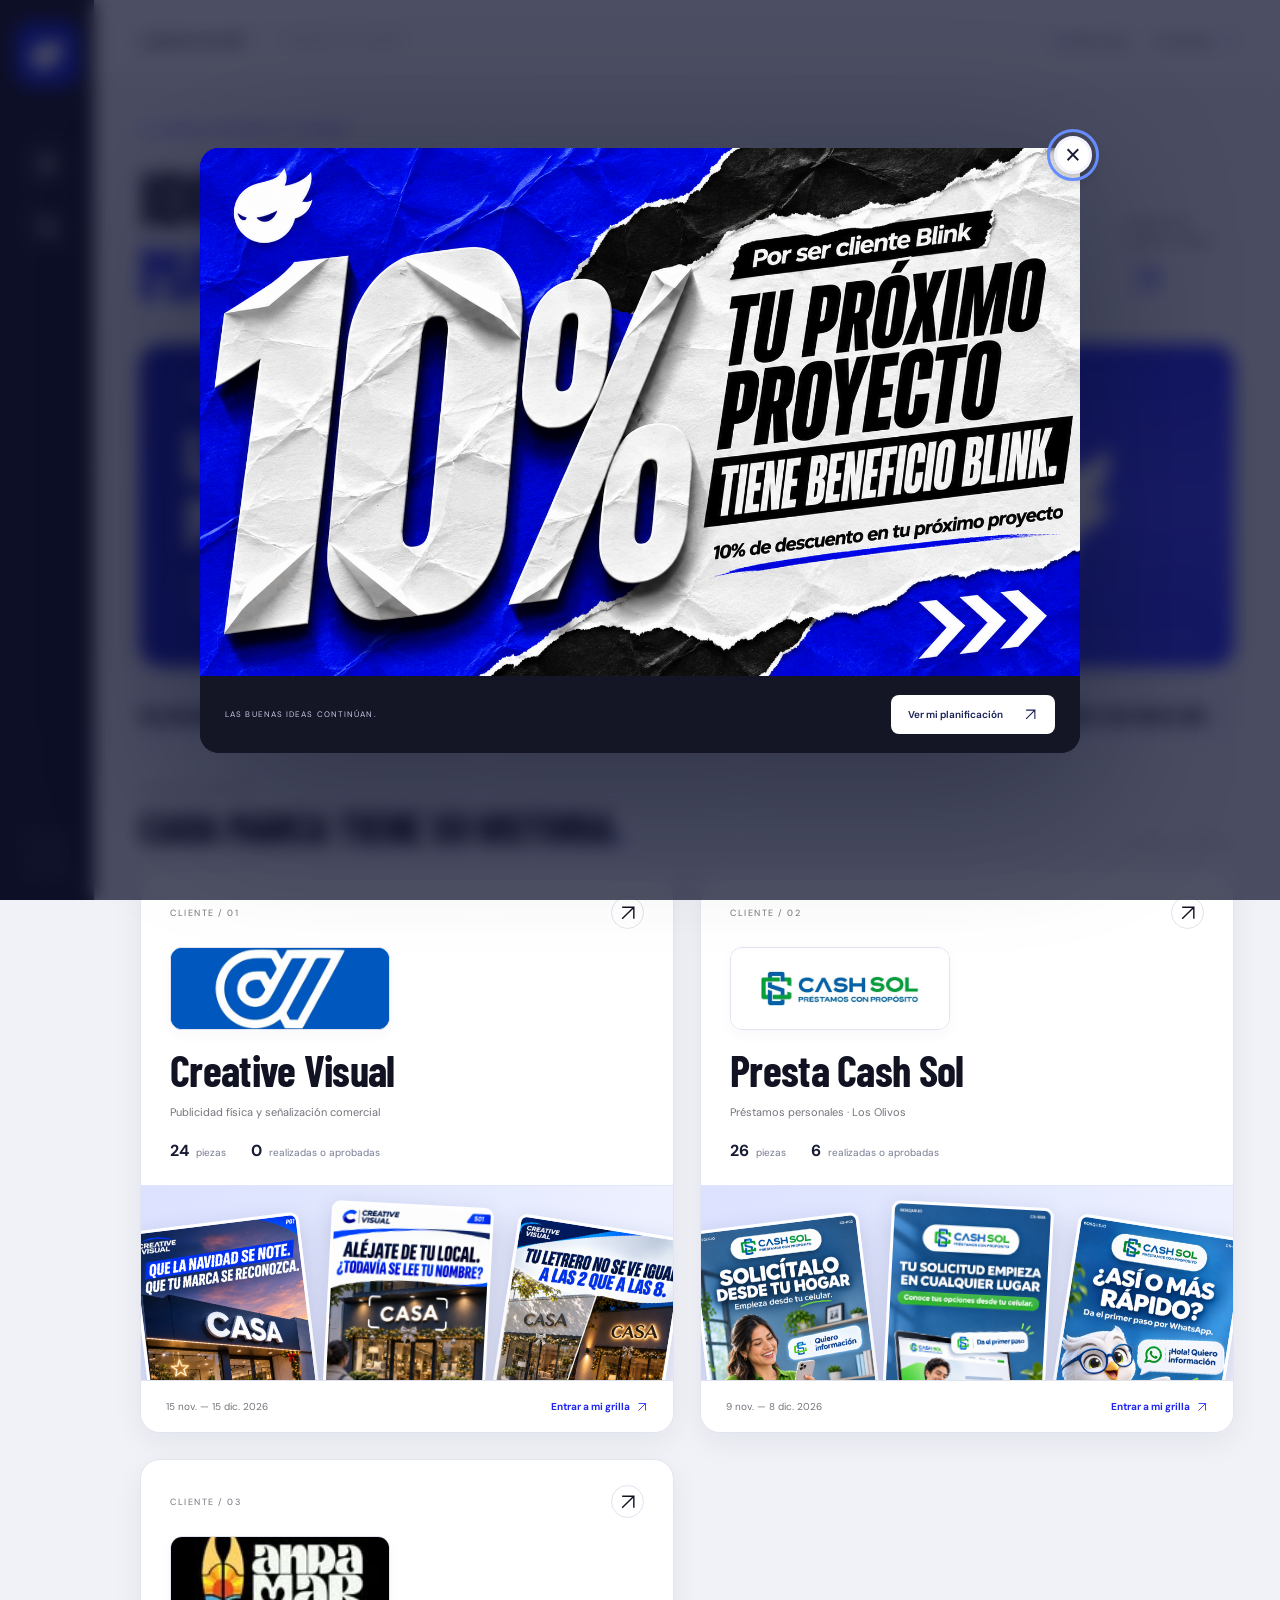
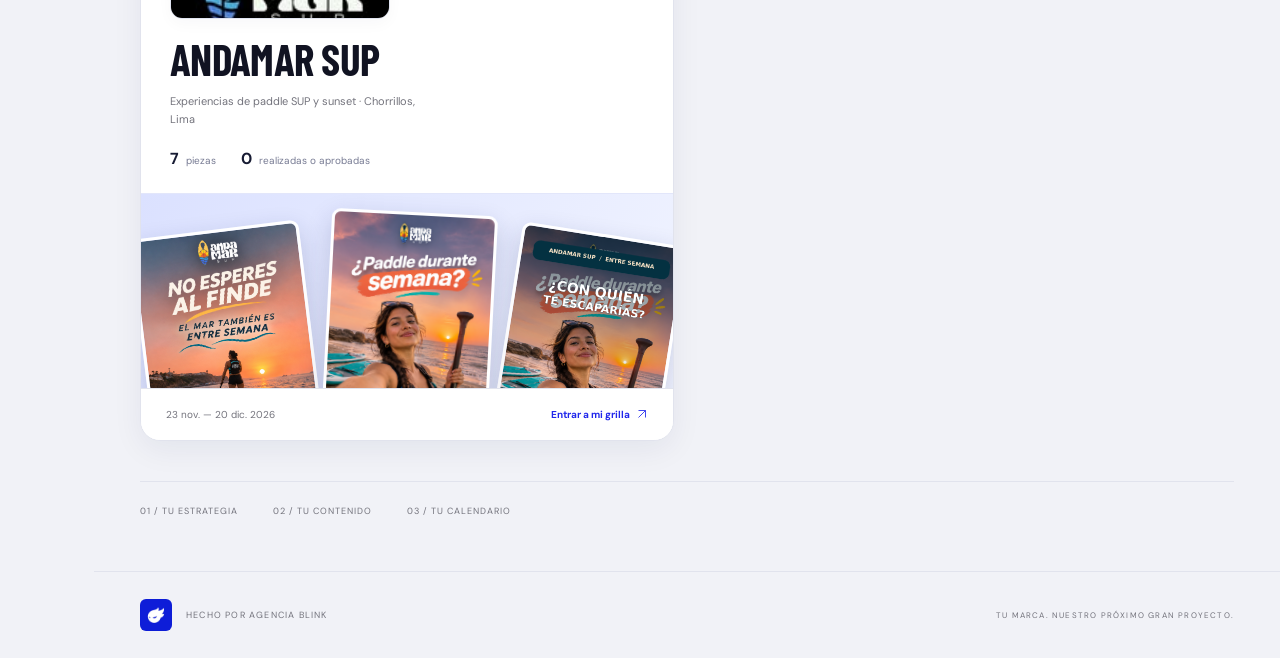
==== commit dfce5a48: "Add files via upload" ====
--- a/index.html
+++ b/index.html
@@ -3,4 +3,4 @@
 <body><svg width="0" height="0" aria-hidden="true" style="position:absolute;pointer-events:none"><defs><filter id="isotipo-white" color-interpolation-filters="sRGB"><feColorMatrix type="matrix" values="0 0 0 0 1  0 0 0 0 1  0 0 0 0 1  1.1 0 0 0 -0.1"/></filter></defs></svg><a class="skip" href="#app">Ir al contenido</a><aside class="rail"><a class="isotipo" href="#" aria-label="Inicio de Agencia Blink"><img src="img/blink-isotipo.png" alt="Isotipo de Agencia Blink"></a><span class="rail-line"></span><a class="rail-link" href="#" title="Clientes" aria-label="Ver clientes"><svg viewBox="0 0 24 24" fill="none" stroke="currentColor" stroke-width="1.6"><rect x="3" y="3" width="7" height="7" rx="1"/><rect x="14" y="3" width="7" height="7" rx="1"/><rect x="3" y="14" width="7" height="7" rx="1"/><rect x="14" y="14" width="7" height="7" rx="1"/></svg></a><button class="rail-link" id="benefitRail" title="Tu beneficio Blink" aria-label="Ver beneficio de cliente"><span class="percent">%</span></button><span class="rail-bottom">IDEAS QUE<br>MUEVEN MARCAS.</span></aside>
 <div class="shell"><header class="topbar"><a href="#" class="portal-label">AGENCIA BLINK<span>ESPACIO DE CLIENTES</span></a><div class="top-right"><span class="read-tag"><i></i> SOLO VISTA</span><button id="benefitTop" class="benefit-link">Tu beneficio <svg viewBox="0 0 24 24" aria-hidden="true"><path d="M5 19 19 5M5 5h14v14"/></svg></button></div></header><main id="app" tabindex="-1"></main><footer><a href="#" aria-label="Volver a clientes"><img src="img/blink-isotipo.png" alt="Blink" width="32" height="32"></a><span>HECHO POR AGENCIA BLINK</span><span class="footer-right">TU MARCA. NUESTRO PRÓXIMO GRAN PROYECTO.</span></footer></div>
 <dialog class="benefit-modal" id="benefit" aria-label="Beneficio exclusivo de clientes Blink"><button class="benefit-modal-close" id="closeBenefit" aria-label="Cerrar banner de descuento">×</button><img src="img/blink-beneficio-10.png" alt="Por ser cliente Blink tienes 10% de descuento en tu próximo proyecto."><div class="benefit-modal-foot"><span>LAS BUENAS IDEAS CONTINÚAN.</span><button id="dismissBenefit">Ver mi planificación <svg viewBox="0 0 24 24"><path d="M5 19 19 5M5 5h14v14"/></svg></button></div></dialog>
-<dialog class="piece-dialog" id="pieceDialog" aria-labelledby="detailTitle"><div class="dialog-top"><span id="detailMeta"></span><button class="icon-btn" data-close aria-label="Cerrar detalle">×</button></div><div id="pieceContent"></div></dialog><div class="toast" id="toast" role="status" aria-live="polite"></div><noscript><p class="noscript">Activa JavaScript para consultar tu grilla y calendario.</p></noscript><script src="datos/clientes.js?v=5.1-andamar-sup"></script><script src="js/app.js?v=5.0-corregido"></script></body></html>
+<dialog class="piece-dialog" id="pieceDialog" aria-labelledby="detailTitle"><div class="dialog-top"><span id="detailMeta"></span><button class="icon-btn" data-close aria-label="Cerrar detalle">×</button></div><div id="pieceContent"></div></dialog><div class="toast" id="toast" role="status" aria-live="polite"></div><noscript><p class="noscript">Activa JavaScript para consultar tu grilla y calendario.</p></noscript><script src="datos/clientes.js?v=5.3-pro-auto-roma"></script><script src="js/app.js?v=5.3-pro-auto-roma"></script></body></html>
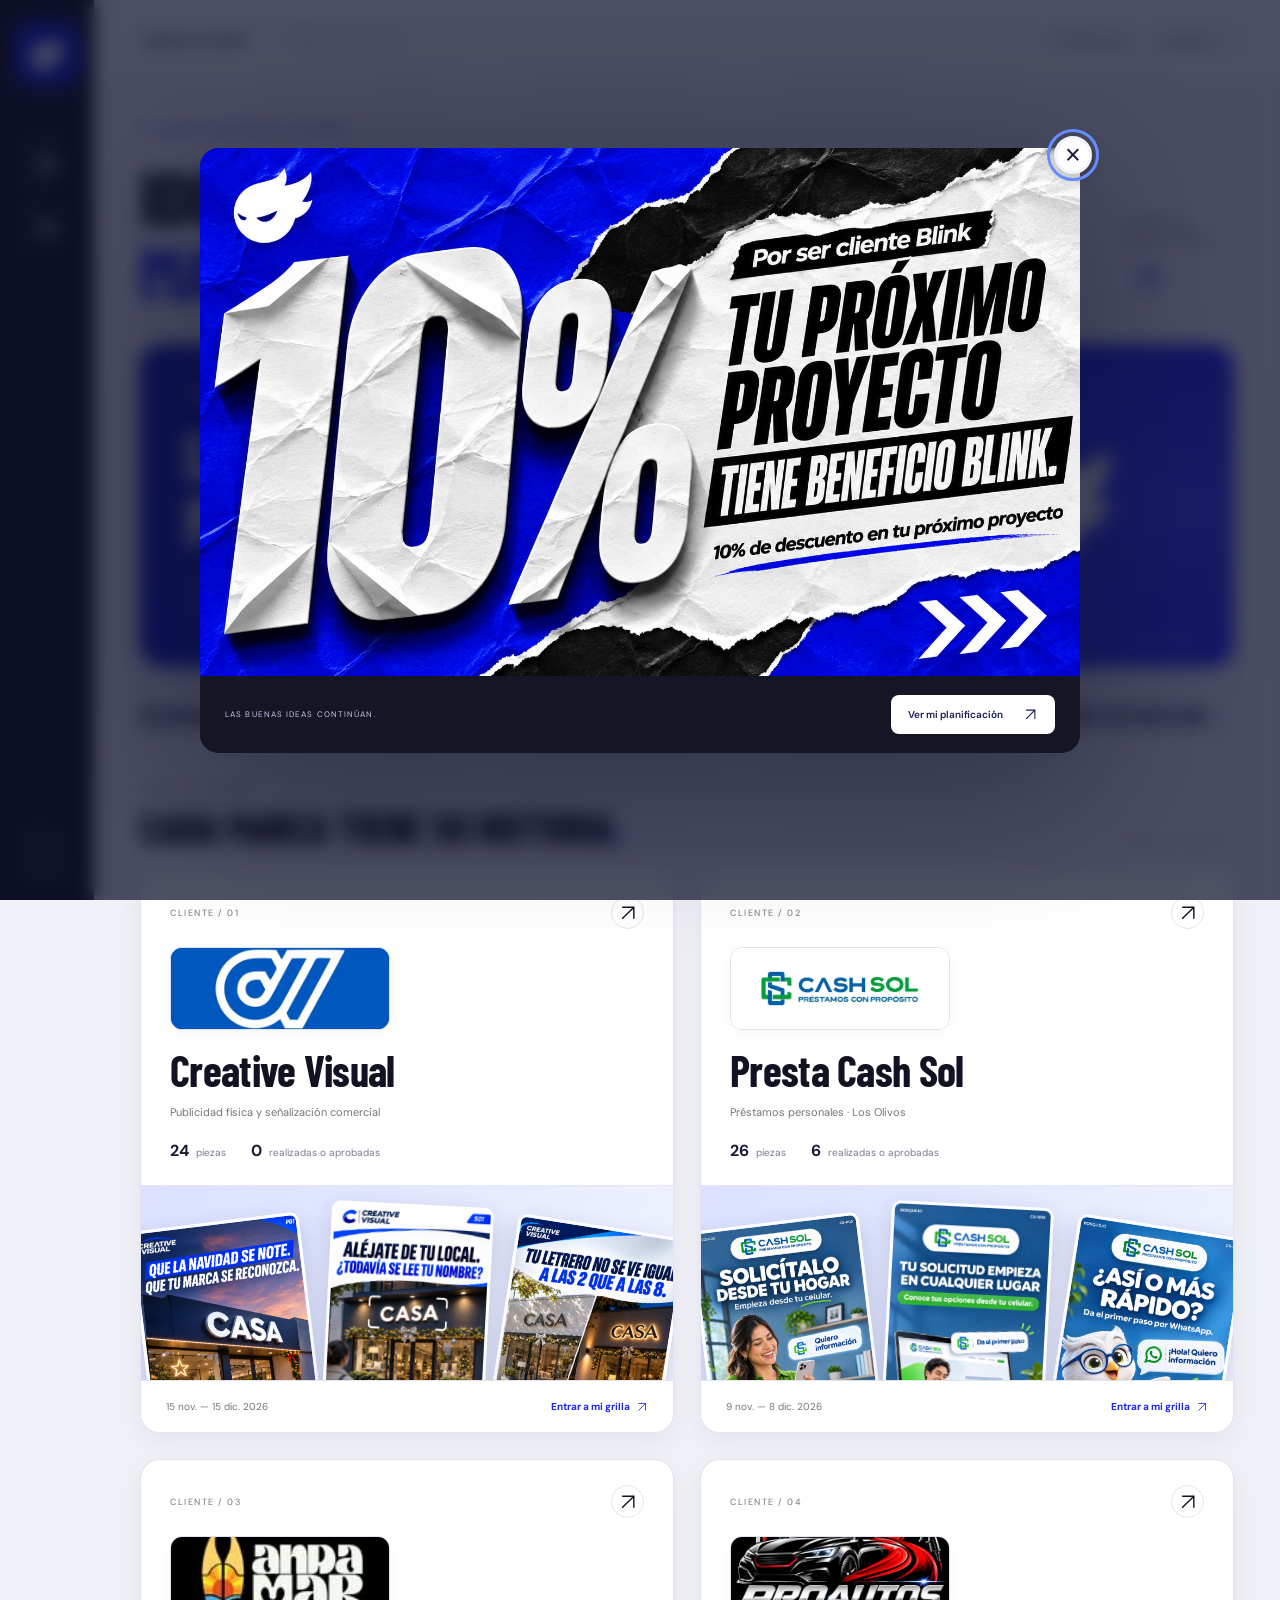
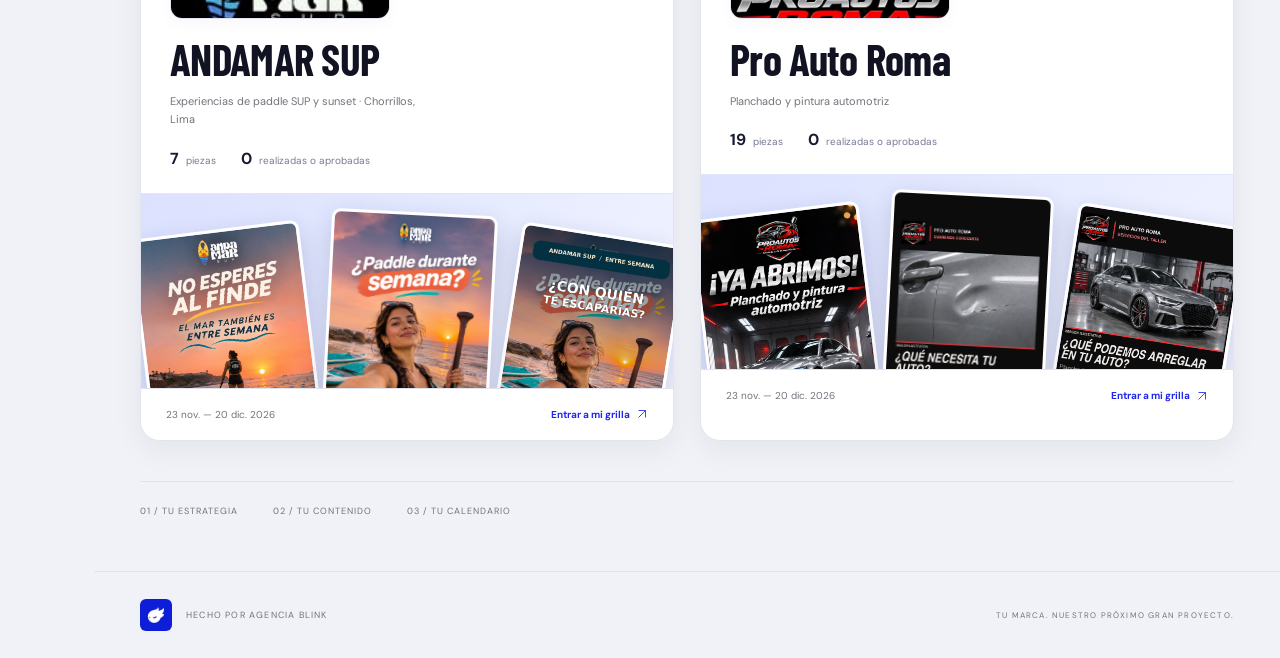
==== commit 682841ae: "Add files via upload" ====
--- a/index.html
+++ b/index.html
@@ -3,4 +3,4 @@
 <body><svg width="0" height="0" aria-hidden="true" style="position:absolute;pointer-events:none"><defs><filter id="isotipo-white" color-interpolation-filters="sRGB"><feColorMatrix type="matrix" values="0 0 0 0 1  0 0 0 0 1  0 0 0 0 1  1.1 0 0 0 -0.1"/></filter></defs></svg><a class="skip" href="#app">Ir al contenido</a><aside class="rail"><a class="isotipo" href="#" aria-label="Inicio de Agencia Blink"><img src="img/blink-isotipo.png" alt="Isotipo de Agencia Blink"></a><span class="rail-line"></span><a class="rail-link" href="#" title="Clientes" aria-label="Ver clientes"><svg viewBox="0 0 24 24" fill="none" stroke="currentColor" stroke-width="1.6"><rect x="3" y="3" width="7" height="7" rx="1"/><rect x="14" y="3" width="7" height="7" rx="1"/><rect x="3" y="14" width="7" height="7" rx="1"/><rect x="14" y="14" width="7" height="7" rx="1"/></svg></a><button class="rail-link" id="benefitRail" title="Tu beneficio Blink" aria-label="Ver beneficio de cliente"><span class="percent">%</span></button><span class="rail-bottom">IDEAS QUE<br>MUEVEN MARCAS.</span></aside>
 <div class="shell"><header class="topbar"><a href="#" class="portal-label">AGENCIA BLINK<span>ESPACIO DE CLIENTES</span></a><div class="top-right"><span class="read-tag"><i></i> SOLO VISTA</span><button id="benefitTop" class="benefit-link">Tu beneficio <svg viewBox="0 0 24 24" aria-hidden="true"><path d="M5 19 19 5M5 5h14v14"/></svg></button></div></header><main id="app" tabindex="-1"></main><footer><a href="#" aria-label="Volver a clientes"><img src="img/blink-isotipo.png" alt="Blink" width="32" height="32"></a><span>HECHO POR AGENCIA BLINK</span><span class="footer-right">TU MARCA. NUESTRO PRÓXIMO GRAN PROYECTO.</span></footer></div>
 <dialog class="benefit-modal" id="benefit" aria-label="Beneficio exclusivo de clientes Blink"><button class="benefit-modal-close" id="closeBenefit" aria-label="Cerrar banner de descuento">×</button><img src="img/blink-beneficio-10.png" alt="Por ser cliente Blink tienes 10% de descuento en tu próximo proyecto."><div class="benefit-modal-foot"><span>LAS BUENAS IDEAS CONTINÚAN.</span><button id="dismissBenefit">Ver mi planificación <svg viewBox="0 0 24 24"><path d="M5 19 19 5M5 5h14v14"/></svg></button></div></dialog>
-<dialog class="piece-dialog" id="pieceDialog" aria-labelledby="detailTitle"><div class="dialog-top"><span id="detailMeta"></span><button class="icon-btn" data-close aria-label="Cerrar detalle">×</button></div><div id="pieceContent"></div></dialog><div class="toast" id="toast" role="status" aria-live="polite"></div><noscript><p class="noscript">Activa JavaScript para consultar tu grilla y calendario.</p></noscript><script src="datos/clientes.js?v=5.3-pro-auto-roma"></script><script src="js/app.js?v=5.3-pro-auto-roma"></script></body></html>
+<dialog class="piece-dialog" id="pieceDialog" aria-labelledby="detailTitle"><div class="dialog-top"><span id="detailMeta"></span><button class="icon-btn" data-close aria-label="Cerrar detalle">×</button></div><div id="pieceContent"></div></dialog><div class="toast" id="toast" role="status" aria-live="polite"></div><noscript><p class="noscript">Activa JavaScript para consultar tu grilla y calendario.</p></noscript><script src="datos/clientes.js?v=5.4-witrox"></script><script src="js/app.js?v=5.3-pro-auto-roma"></script></body></html>
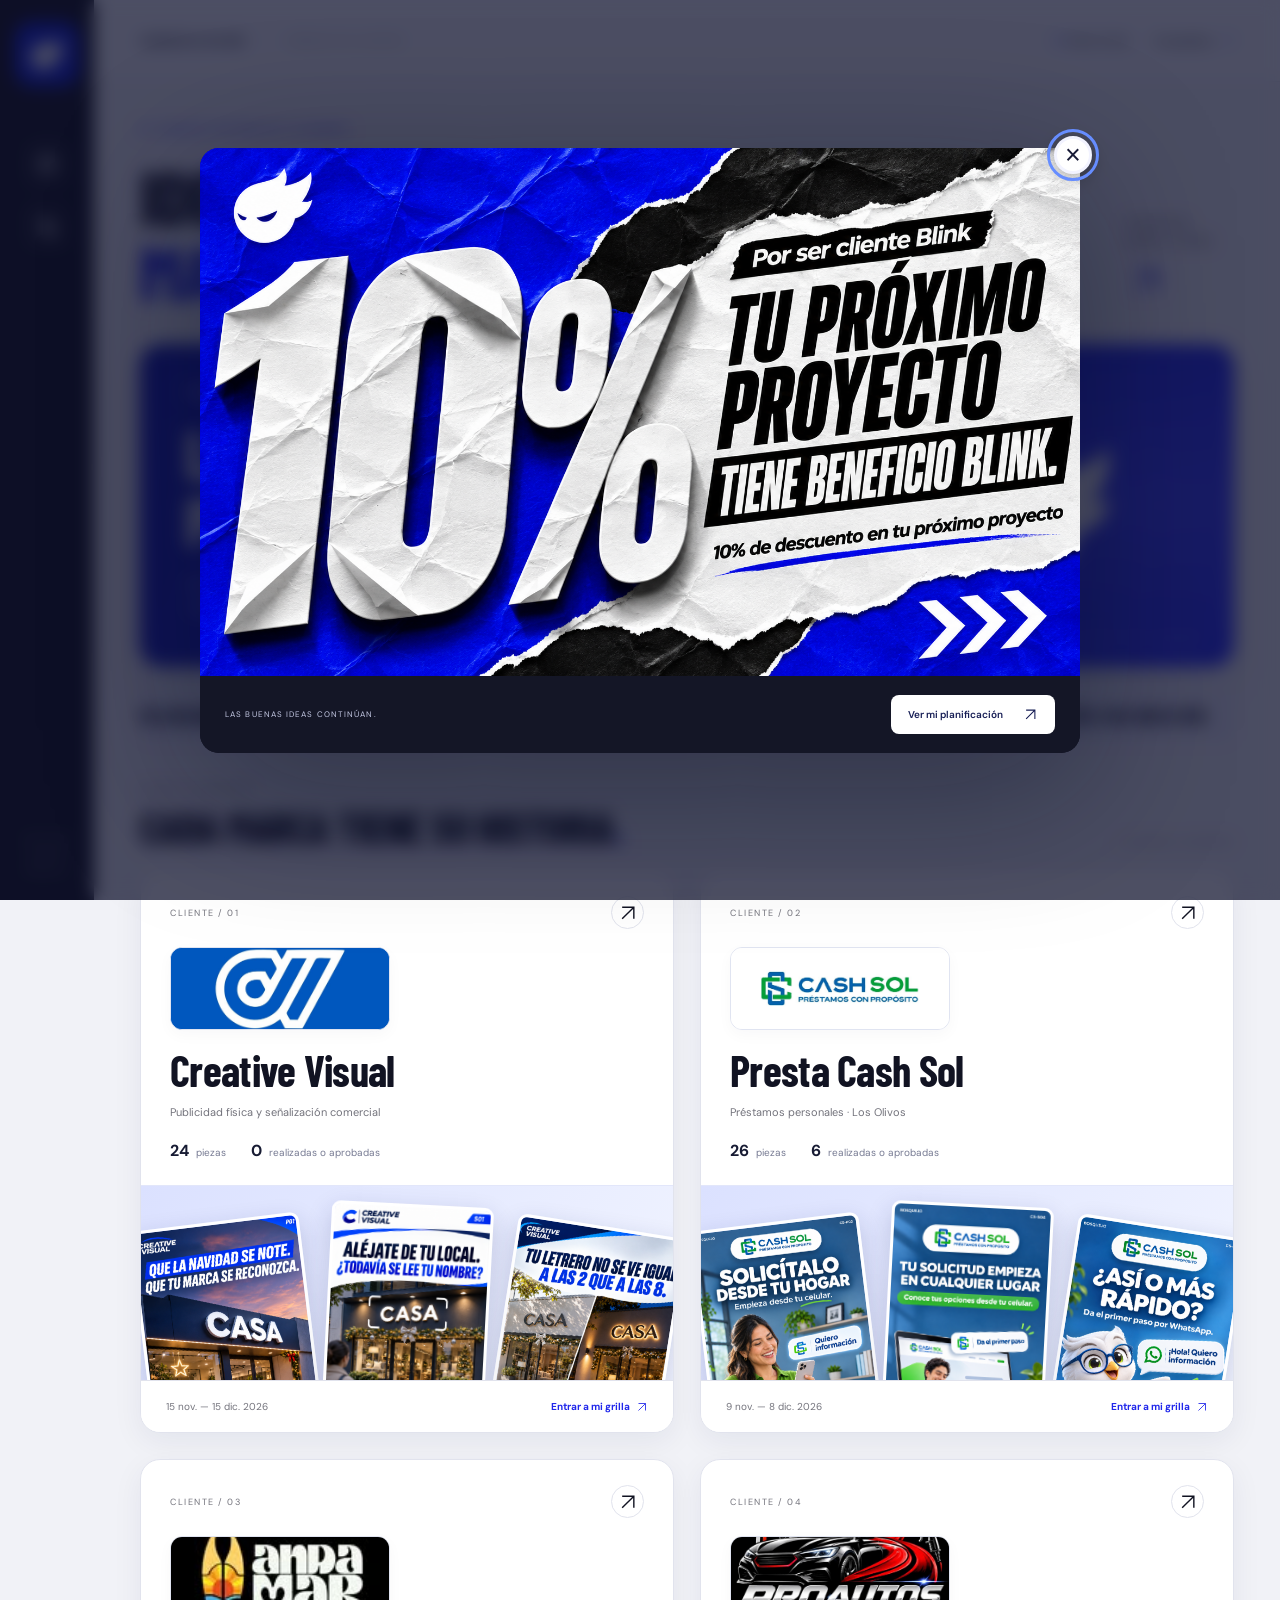
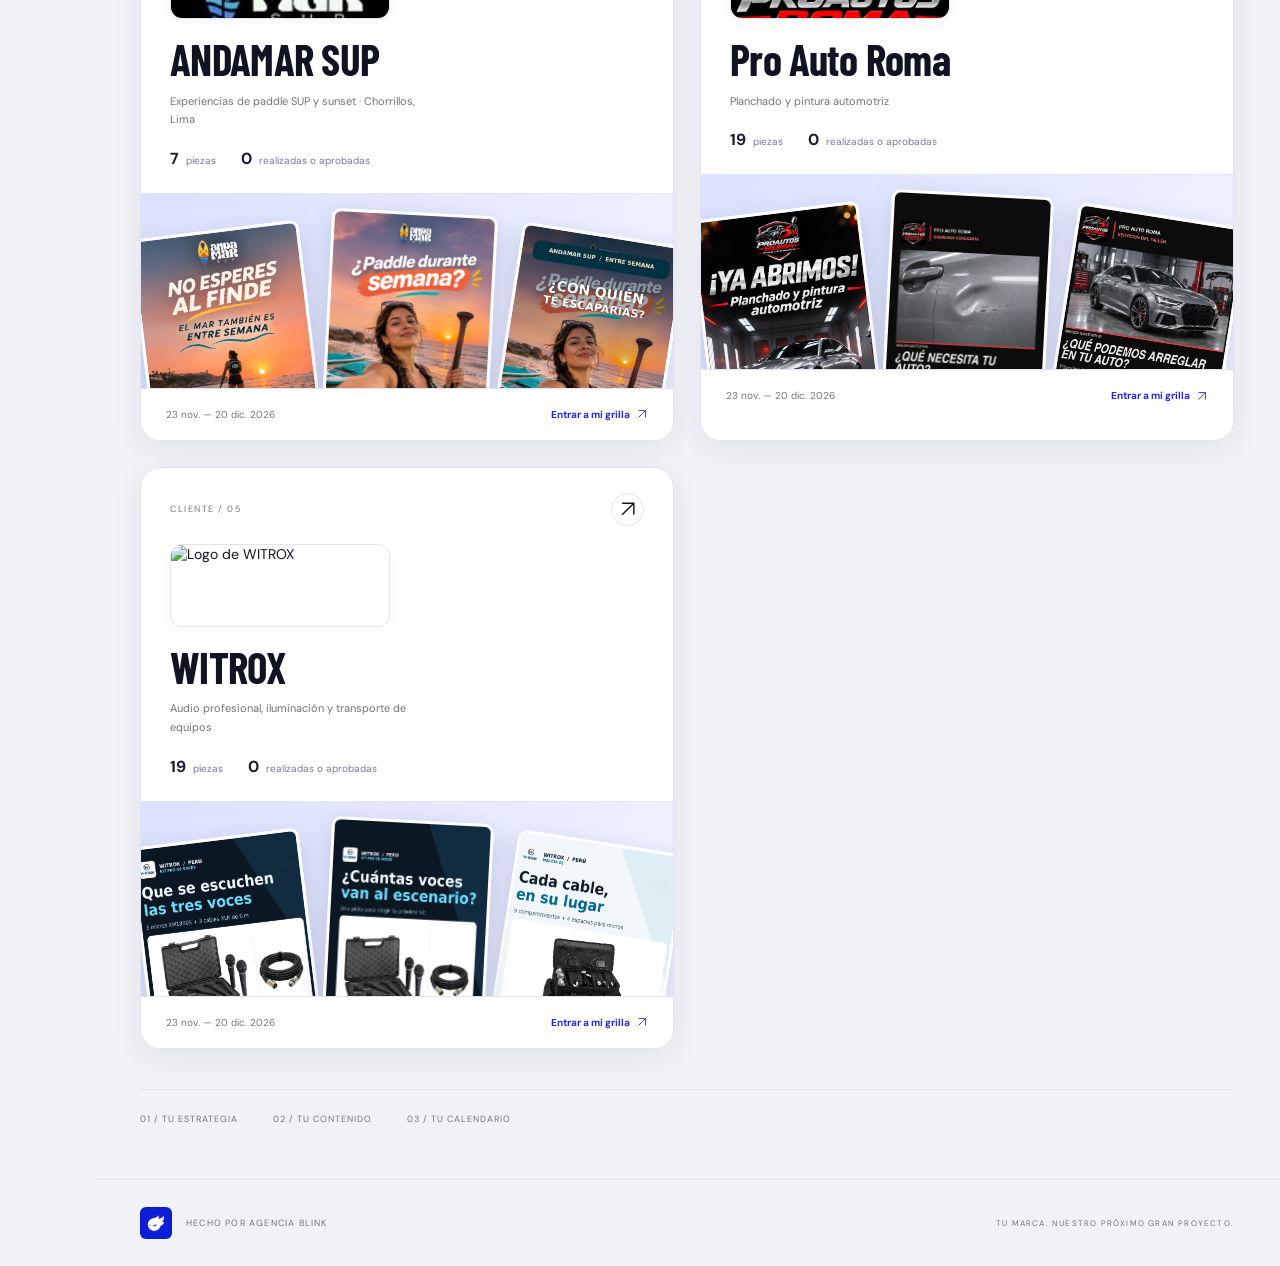
==== commit ccd76dec: "Add files via upload" ====
--- a/index.html
+++ b/index.html
@@ -3,4 +3,4 @@
 <body><svg width="0" height="0" aria-hidden="true" style="position:absolute;pointer-events:none"><defs><filter id="isotipo-white" color-interpolation-filters="sRGB"><feColorMatrix type="matrix" values="0 0 0 0 1  0 0 0 0 1  0 0 0 0 1  1.1 0 0 0 -0.1"/></filter></defs></svg><a class="skip" href="#app">Ir al contenido</a><aside class="rail"><a class="isotipo" href="#" aria-label="Inicio de Agencia Blink"><img src="img/blink-isotipo.png" alt="Isotipo de Agencia Blink"></a><span class="rail-line"></span><a class="rail-link" href="#" title="Clientes" aria-label="Ver clientes"><svg viewBox="0 0 24 24" fill="none" stroke="currentColor" stroke-width="1.6"><rect x="3" y="3" width="7" height="7" rx="1"/><rect x="14" y="3" width="7" height="7" rx="1"/><rect x="3" y="14" width="7" height="7" rx="1"/><rect x="14" y="14" width="7" height="7" rx="1"/></svg></a><button class="rail-link" id="benefitRail" title="Tu beneficio Blink" aria-label="Ver beneficio de cliente"><span class="percent">%</span></button><span class="rail-bottom">IDEAS QUE<br>MUEVEN MARCAS.</span></aside>
 <div class="shell"><header class="topbar"><a href="#" class="portal-label">AGENCIA BLINK<span>ESPACIO DE CLIENTES</span></a><div class="top-right"><span class="read-tag"><i></i> SOLO VISTA</span><button id="benefitTop" class="benefit-link">Tu beneficio <svg viewBox="0 0 24 24" aria-hidden="true"><path d="M5 19 19 5M5 5h14v14"/></svg></button></div></header><main id="app" tabindex="-1"></main><footer><a href="#" aria-label="Volver a clientes"><img src="img/blink-isotipo.png" alt="Blink" width="32" height="32"></a><span>HECHO POR AGENCIA BLINK</span><span class="footer-right">TU MARCA. NUESTRO PRÓXIMO GRAN PROYECTO.</span></footer></div>
 <dialog class="benefit-modal" id="benefit" aria-label="Beneficio exclusivo de clientes Blink"><button class="benefit-modal-close" id="closeBenefit" aria-label="Cerrar banner de descuento">×</button><img src="img/blink-beneficio-10.png" alt="Por ser cliente Blink tienes 10% de descuento en tu próximo proyecto."><div class="benefit-modal-foot"><span>LAS BUENAS IDEAS CONTINÚAN.</span><button id="dismissBenefit">Ver mi planificación <svg viewBox="0 0 24 24"><path d="M5 19 19 5M5 5h14v14"/></svg></button></div></dialog>
-<dialog class="piece-dialog" id="pieceDialog" aria-labelledby="detailTitle"><div class="dialog-top"><span id="detailMeta"></span><button class="icon-btn" data-close aria-label="Cerrar detalle">×</button></div><div id="pieceContent"></div></dialog><div class="toast" id="toast" role="status" aria-live="polite"></div><noscript><p class="noscript">Activa JavaScript para consultar tu grilla y calendario.</p></noscript><script src="datos/clientes.js?v=5.4-witrox"></script><script src="js/app.js?v=5.3-pro-auto-roma"></script></body></html>
+<dialog class="piece-dialog" id="pieceDialog" aria-labelledby="detailTitle"><div class="dialog-top"><span id="detailMeta"></span><button class="icon-btn" data-close aria-label="Cerrar detalle">×</button></div><div id="pieceContent"></div></dialog><div class="toast" id="toast" role="status" aria-live="polite"></div><noscript><p class="noscript">Activa JavaScript para consultar tu grilla y calendario.</p></noscript><script src="datos/clientes.js?v=5.4.1-witrox"></script><script src="js/app.js?v=5.3-pro-auto-roma"></script></body></html>
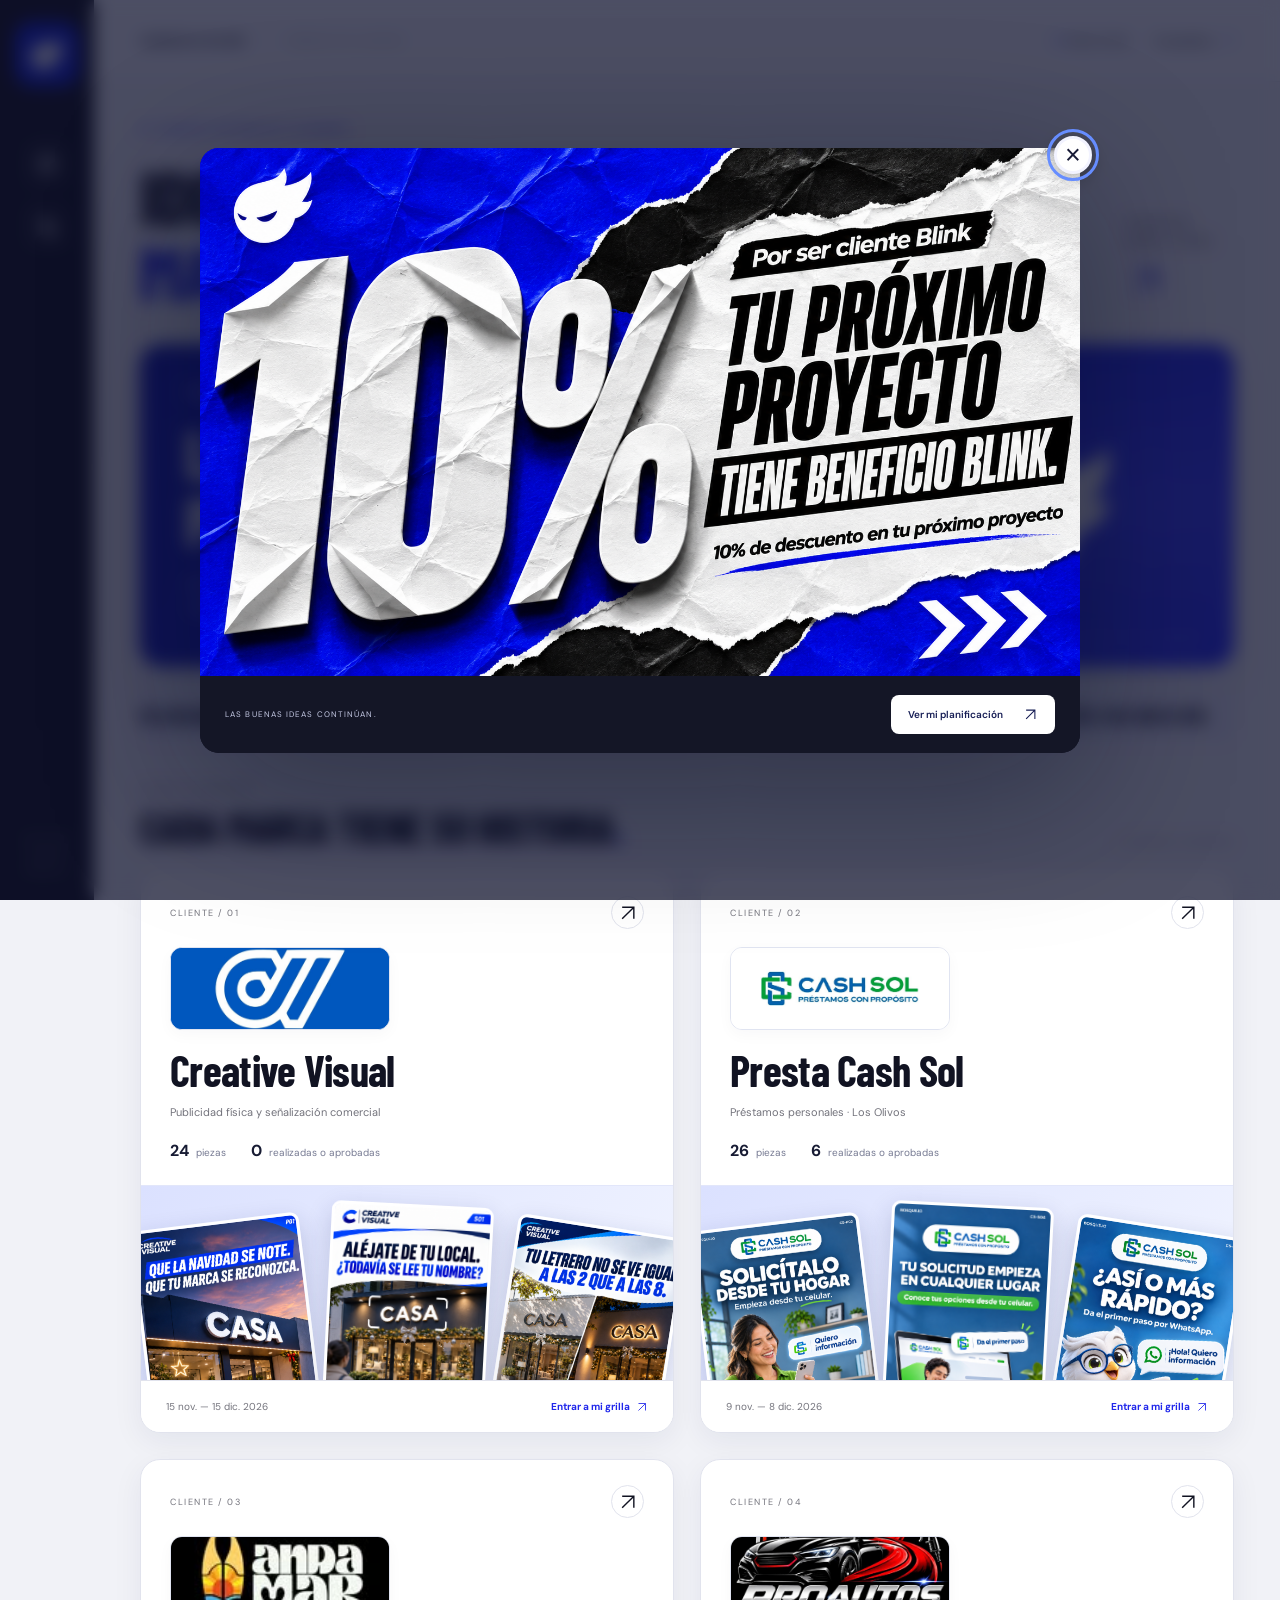
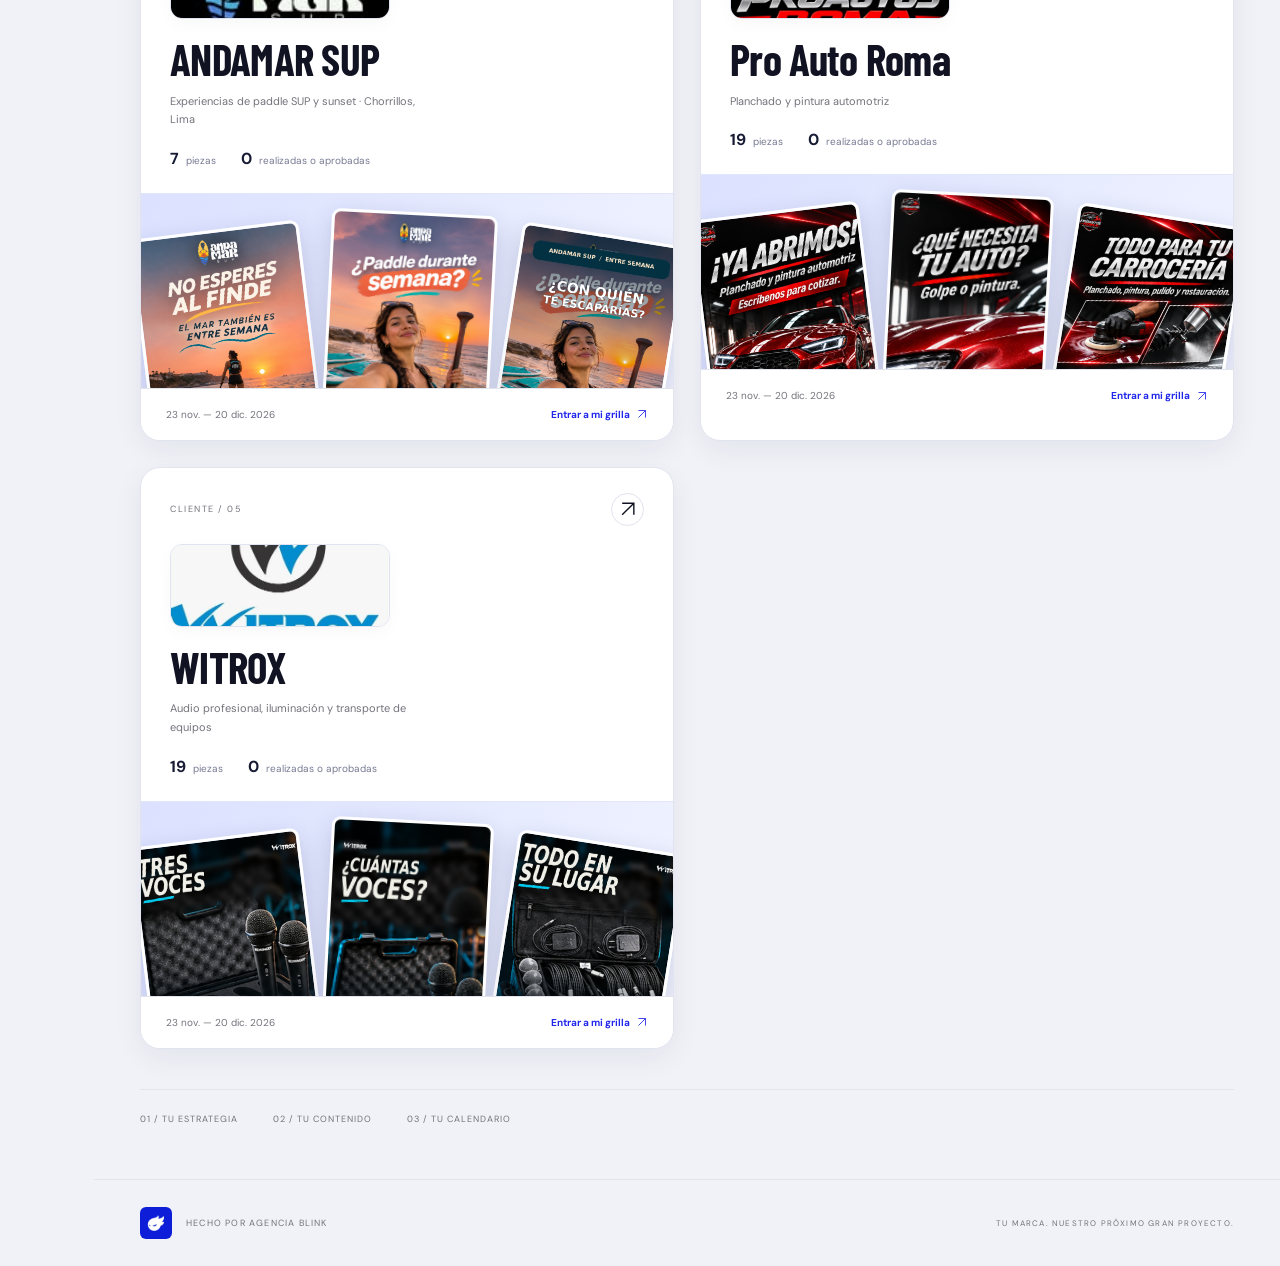
==== commit 3ca69a7e: "Add files via upload" ====
--- a/index.html
+++ b/index.html
@@ -1,6 +1,6 @@
 <!doctype html>
-<html lang="es"><head><meta charset="UTF-8"><meta name="viewport" content="width=device-width,initial-scale=1"><meta name="theme-color" content="#151cda"><meta name="description" content="Tu espacio Blink: estrategia, grilla de contenido y calendario de tu marca."><title>Blink · Tu marca en movimiento</title><link rel="icon" href="img/blink-isotipo.png"><link rel="stylesheet" href="css/estilos.css?v=5.0-corregido"><link rel="stylesheet" href="css/portal-v3.css?v=5.0-corregido"></head>
+<html lang="es"><head><meta charset="UTF-8"><meta name="viewport" content="width=device-width,initial-scale=1"><meta name="theme-color" content="#151cda"><meta name="description" content="Tu espacio Blink: estrategia, grilla de contenido y calendario de tu marca."><title>Blink · Tu marca en movimiento</title><link rel="icon" href="img/blink-isotipo.png"><link rel="stylesheet" href="css/estilos.css?v=5.0-corregido"><link rel="stylesheet" href="css/portal-v3.css?v=6-drive"></head>
 <body><svg width="0" height="0" aria-hidden="true" style="position:absolute;pointer-events:none"><defs><filter id="isotipo-white" color-interpolation-filters="sRGB"><feColorMatrix type="matrix" values="0 0 0 0 1  0 0 0 0 1  0 0 0 0 1  1.1 0 0 0 -0.1"/></filter></defs></svg><a class="skip" href="#app">Ir al contenido</a><aside class="rail"><a class="isotipo" href="#" aria-label="Inicio de Agencia Blink"><img src="img/blink-isotipo.png" alt="Isotipo de Agencia Blink"></a><span class="rail-line"></span><a class="rail-link" href="#" title="Clientes" aria-label="Ver clientes"><svg viewBox="0 0 24 24" fill="none" stroke="currentColor" stroke-width="1.6"><rect x="3" y="3" width="7" height="7" rx="1"/><rect x="14" y="3" width="7" height="7" rx="1"/><rect x="3" y="14" width="7" height="7" rx="1"/><rect x="14" y="14" width="7" height="7" rx="1"/></svg></a><button class="rail-link" id="benefitRail" title="Tu beneficio Blink" aria-label="Ver beneficio de cliente"><span class="percent">%</span></button><span class="rail-bottom">IDEAS QUE<br>MUEVEN MARCAS.</span></aside>
 <div class="shell"><header class="topbar"><a href="#" class="portal-label">AGENCIA BLINK<span>ESPACIO DE CLIENTES</span></a><div class="top-right"><span class="read-tag"><i></i> SOLO VISTA</span><button id="benefitTop" class="benefit-link">Tu beneficio <svg viewBox="0 0 24 24" aria-hidden="true"><path d="M5 19 19 5M5 5h14v14"/></svg></button></div></header><main id="app" tabindex="-1"></main><footer><a href="#" aria-label="Volver a clientes"><img src="img/blink-isotipo.png" alt="Blink" width="32" height="32"></a><span>HECHO POR AGENCIA BLINK</span><span class="footer-right">TU MARCA. NUESTRO PRÓXIMO GRAN PROYECTO.</span></footer></div>
 <dialog class="benefit-modal" id="benefit" aria-label="Beneficio exclusivo de clientes Blink"><button class="benefit-modal-close" id="closeBenefit" aria-label="Cerrar banner de descuento">×</button><img src="img/blink-beneficio-10.png" alt="Por ser cliente Blink tienes 10% de descuento en tu próximo proyecto."><div class="benefit-modal-foot"><span>LAS BUENAS IDEAS CONTINÚAN.</span><button id="dismissBenefit">Ver mi planificación <svg viewBox="0 0 24 24"><path d="M5 19 19 5M5 5h14v14"/></svg></button></div></dialog>
-<dialog class="piece-dialog" id="pieceDialog" aria-labelledby="detailTitle"><div class="dialog-top"><span id="detailMeta"></span><button class="icon-btn" data-close aria-label="Cerrar detalle">×</button></div><div id="pieceContent"></div></dialog><div class="toast" id="toast" role="status" aria-live="polite"></div><noscript><p class="noscript">Activa JavaScript para consultar tu grilla y calendario.</p></noscript><script src="datos/clientes.js?v=5.4.1-witrox"></script><script src="js/app.js?v=5.3-pro-auto-roma"></script></body></html>
+<dialog class="piece-dialog" id="pieceDialog" aria-labelledby="detailTitle"><div class="dialog-top"><span id="detailMeta"></span><button class="icon-btn" data-close aria-label="Cerrar detalle">×</button></div><div id="pieceContent"></div></dialog><div class="toast" id="toast" role="status" aria-live="polite"></div><noscript><p class="noscript">Activa JavaScript para consultar tu grilla y calendario.</p></noscript><script src="datos/clientes.js?v=5.4.1-witrox"></script><script src="js/app.js?v=6-drive"></script></body></html>
